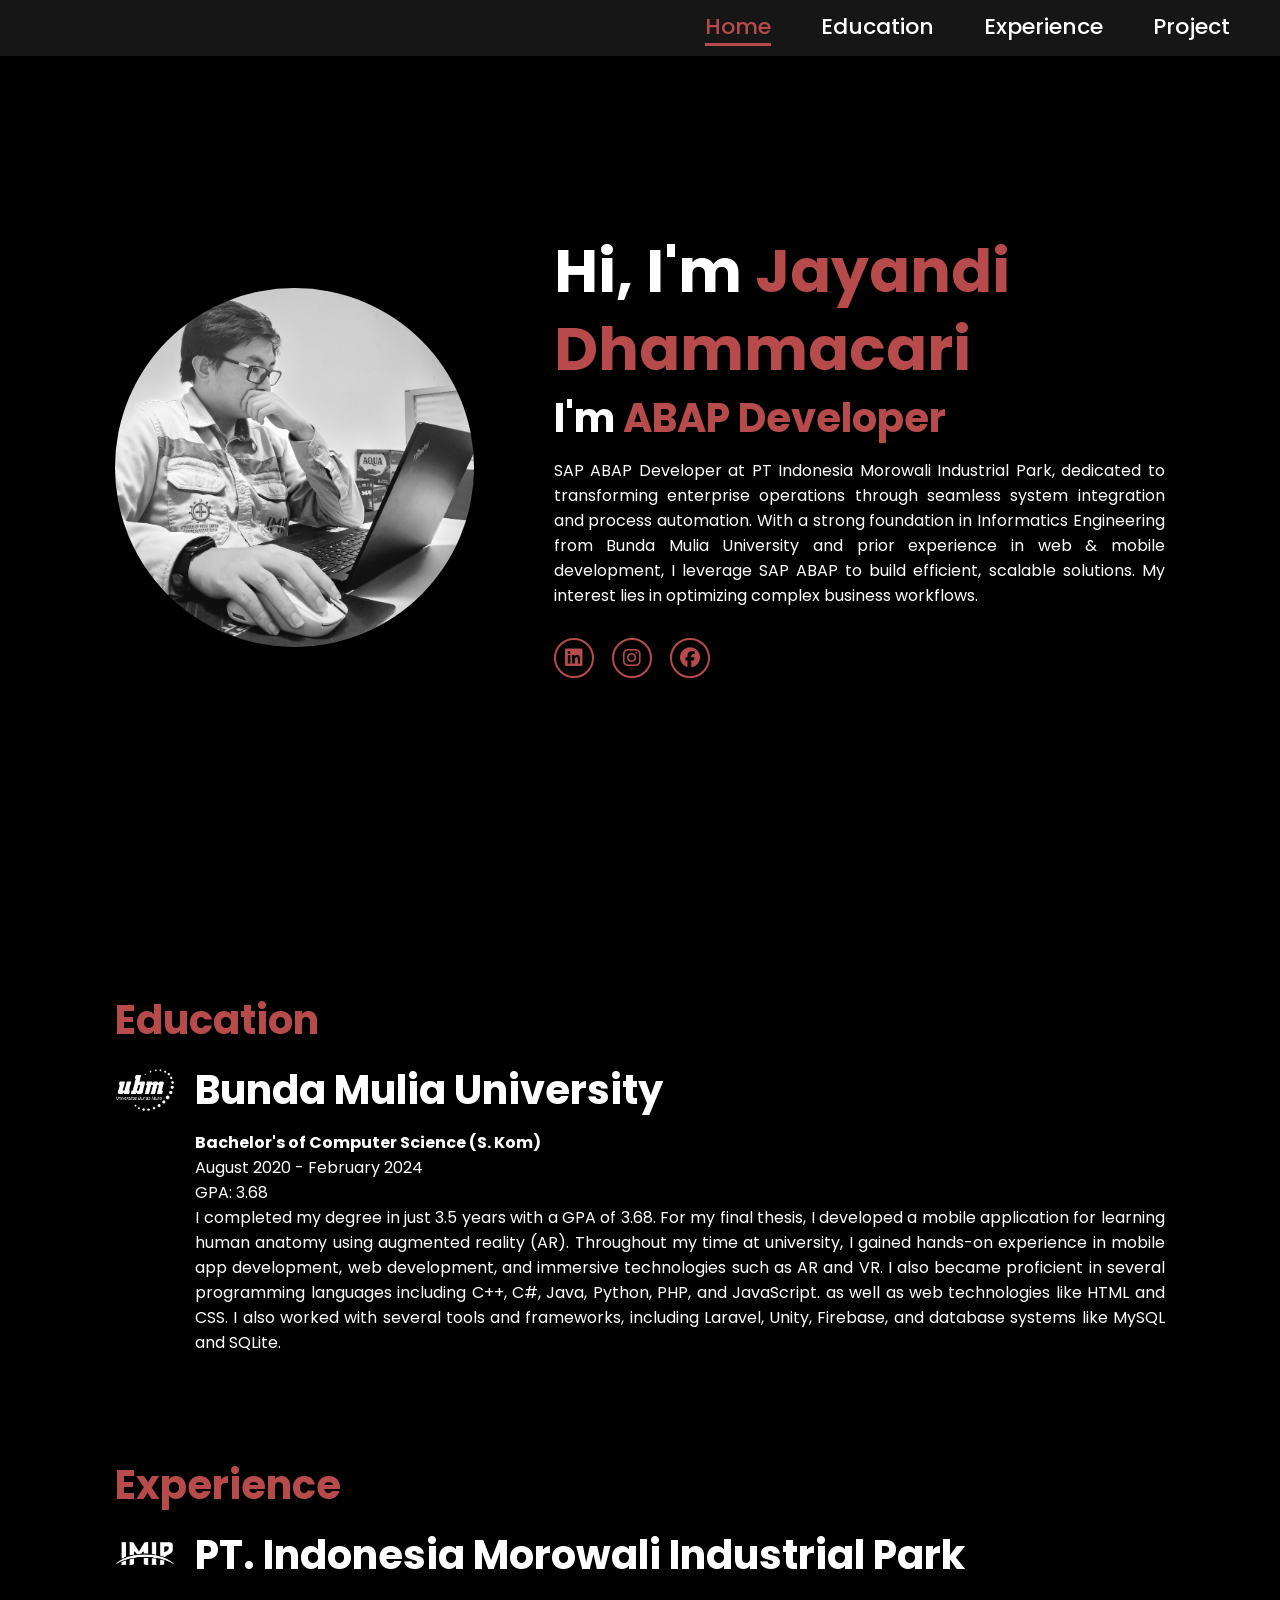
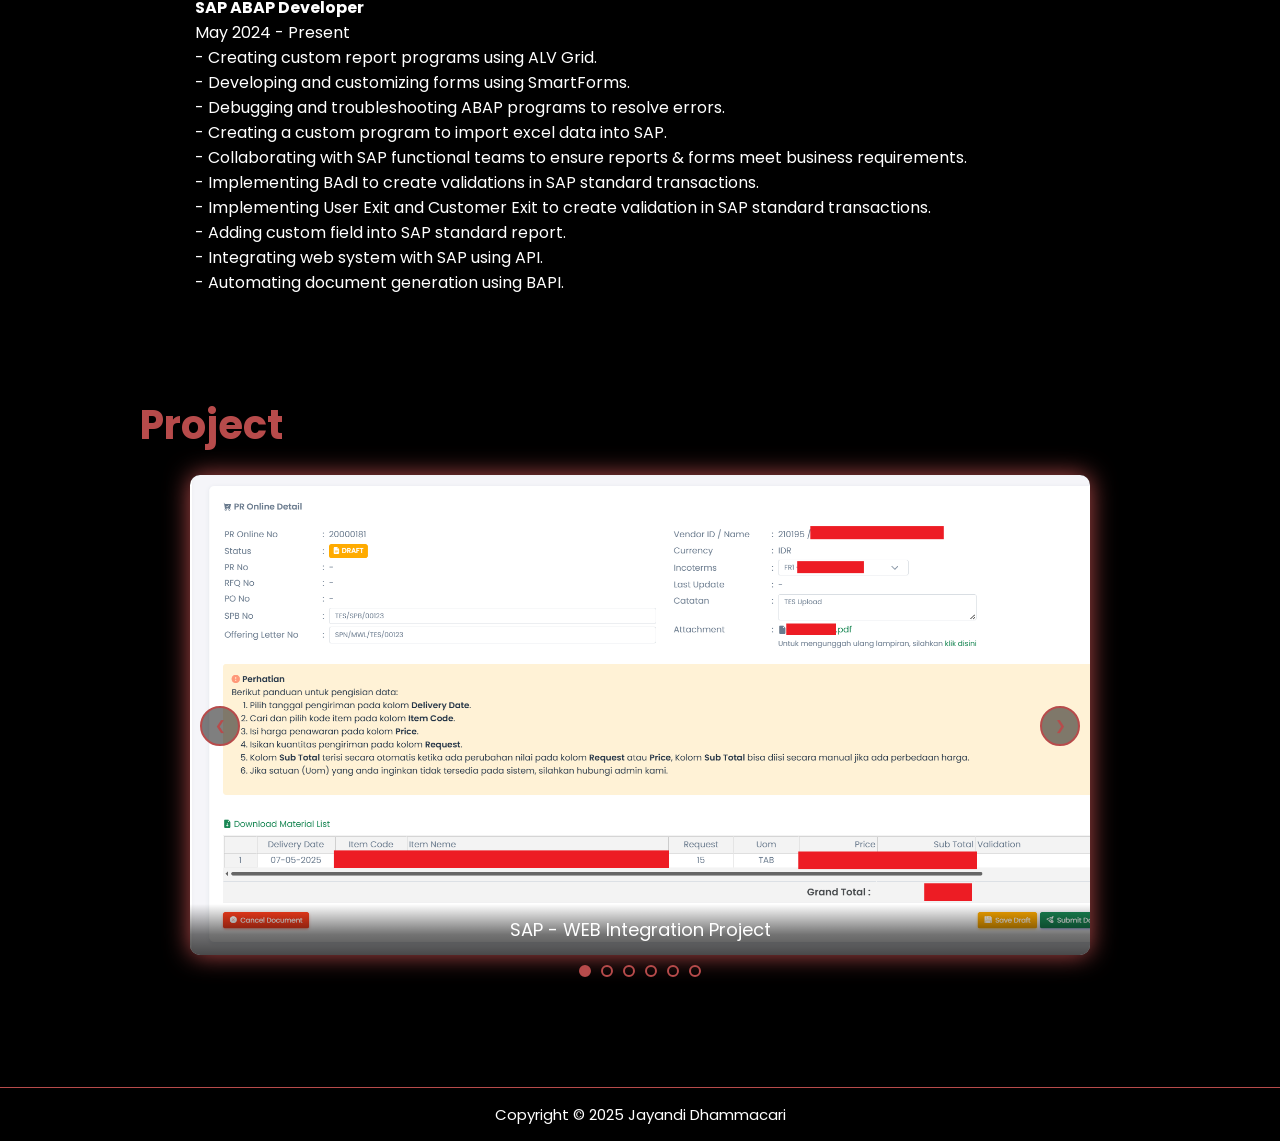
==== index.html @ 44c216ab "Add files via upload" ====
<!DOCTYPE html>
<html lang="en">
    
<head>
    <meta charset="UTF-8">
    <meta name="viewport" content="width=device-width, initial-scale=1.0">
    <link rel="stylesheet" href="https://cdnjs.cloudflare.com/ajax/libs/font-awesome/6.5.2/css/all.min.css">
    <link rel="stylesheet" href="style.css">
    <title>Jayandi Dhammacari</title>
</head>
<body>
    <header>
        <div id="menu-icon" class="fas fa-bars"></div>

        <nav>
            <a href="#home" class="active"> Home</a>
            <a href="#education">Education</a>
            <a href="#experience" >Experience</a>
            <a href="#project" >Project</a>
        </nav>
    </header>
    <section class="home" id="home">
        <div class="home-img">
            <img src="Image/Foto.jpg" alt="">
        </div>
        <div class="home-content">
            <h1>Hi, I'm <span>Jayandi Dhammacari</span></h1>
            <h3 class="typing-text">I'm <span></span></h3>
            <p class="justify">SAP ABAP Developer at PT Indonesia Morowali Industrial Park, dedicated to transforming enterprise operations through seamless system integration and process automation. With a strong foundation in Informatics Engineering from Bunda Mulia University and prior experience in web & mobile development, I leverage SAP ABAP to build efficient, scalable solutions. My interest lies in optimizing complex business workflows.</p>
            <div class="social-icons">
                <a href="https://www.linkedin.com/in/jayandi-dhammacari"><i class="fa-brands fa-linkedin"></i></a>
                <a href="https://www.instagram.com/jayandi_dhammacari/"><i class="fa-brands fa-instagram"></i></a>
                <a href="https://www.facebook.com/jayandi.dhammacari?locale=id_ID"><i class="fa-brands fa-facebook"></i></a>
            </div>
        </div>
    </section>

    <section class="education" id="education">
        <div class="education-content">
            <h1 class="judul-header">Education <span></span></h1>
            <div class="edu-img">
                <img src="Image/logo.png" alt="">
                <div class="edu-text">
                    <h3>Bunda Mulia University</h3>
                    <p style="font-weight: bold;">Bachelor's of Computer Science (S. Kom)</p>
                    <p>August 2020 - February 2024</p>
                    <p>GPA: 3.68</p>
                    <p>I completed my degree in just 3.5 years with a GPA of 3.68. For my final thesis, I developed a mobile application for learning human anatomy using augmented reality (AR).
                        Throughout my time at university, I gained hands-on experience in mobile app development, web development, and immersive technologies such as AR and VR. I also became proficient in several programming languages including C++, C#, Java, Python, PHP, and JavaScript.
                        as well as web technologies like HTML and CSS. I also worked with several tools and frameworks, including Laravel, Unity, Firebase, and database systems like MySQL and SQLite.
                    </p>
                </div>
            </div>
        </div>
    </section>

    <section class="experience" id="experience">
        <div class="exp-content">
            <h1 class="judul-header">Experience<span></span></h1>
            <div class="exp-img">
                <img src="Image/logo-imip-putih.png" alt="">
                <div class="exp-text">
                    <h3>PT. Indonesia Morowali Industrial Park</h3>
                    <p style="font-weight: bold;">SAP ABAP Developer</p>
                    <p>May 2024 - Present</p>
                    <p>
                        - Creating custom report programs using ALV Grid. <br>
                        - Developing and customizing forms using SmartForms. <br>
                        - Debugging and troubleshooting ABAP programs to resolve errors. <br>
                        - Creating a custom program to import excel data into SAP. <br>
                        - Collaborating with SAP functional teams to ensure reports & forms meet business requirements. <br>
                        - Implementing BAdI to create validations in SAP standard transactions. <br>
                        - Implementing User Exit and Customer Exit to create validation in SAP standard transactions. <br>
                        - Adding custom field into SAP standard report. <br>
                        - Integrating web system with SAP using API. <br>
                        - Automating document generation using BAPI. <br>
                    </p>
                </div>
            </div>
        </div>
    </section>

    <section class="project" id="project">
        <div class="prj-content">
            <h1 class="judul-header">Project<span></span></h1>
            <div class="project-carousel">
                <button class="carousel-btn prev" aria-label="Previous">&#10094;</button>
                <div class="carousel-track-container">
                    <ul class="carousel-track">
                        <li class="carousel-slide">
                            <img src="Image/Project 1.png" alt="Project 1">
                            <div class="carousel-caption"><a href="https://www.linkedin.com/posts/jayandi-dhammacari_sap-abap-activity-7327702421869068289--eOJ?utm_source=social_share_send&utm_medium=android_app&rcm=ACoAAEkIlLIBUyybKEo38i4mUyouU8zvjbpZpUs&utm_campaign=copy_link">SAP - WEB Integration Project </a></div>
                        </li>
                        <li class="carousel-slide">
                            <img src="Image/Project 2.png" alt="Project 2">
                            <div class="carousel-caption"><a href="https://jayandicode.blogspot.com/2025/09/how-to-automatically-update-target_3.html">Automatically Update Target Value in Scheduling Agreement SAP</a></div>
                        </li>
                        <li class="carousel-slide">
                            <img src="Image/Project 3.png" alt="Project 3">
                            <div class="carousel-caption"><a href="https://jayandicode.blogspot.com/2025/09/how-to-upload-multiple-attachments-to.html">Upload Multiple Attachment to SAP GOS</a></div>
                        </li>
                        <li class="carousel-slide">
                            <img src="Image/Project 4.png" alt="Project 4">
                            <div class="carousel-caption"><a href="https://jayandicode.blogspot.com/2026/02/adding-addtional-field-dan-selection.html">Adding Additional Field in MM60 Transaction SAP</a></div>
                        </li>
                        <li class="carousel-slide">
                            <img src="Image/Project 5.png" alt="Project 5">
                            <div class="carousel-caption"><a href="https://jayandicode.blogspot.com/2026/02/sap-abap-mass-download-attachment.html">Mass Download Attachment in SAP</a></div>
                        </li>
                        <li class="carousel-slide">
                            <img src="Image/Project 6.png" alt="Project 6">
                            <div class="carousel-caption"><a href="https://jayandicode.blogspot.com/2025/09/automating-direct-activity-allocation.html">Automating Direct Activity Allocation in SAP</a></div>
                        </li>
                    </ul>
                </div>
                <button class="carousel-btn next" aria-label="Next">&#10095;</button>
                <div class="carousel-nav">
                    <button class="carousel-indicator current"></button>
                    <button class="carousel-indicator"></button>
                    <button class="carousel-indicator"></button>
                    <button class="carousel-indicator"></button>
                    <button class="carousel-indicator"></button>
                </div>
            </div>
        </div>
    </section>

    <script src="script.js"></script>

    <footer>
        <p>Copyright &copy; 2025 Jayandi Dhammacari</p>
    </footer>
      
</body>

</html>
---- style.css ----
@import url('https://fonts.googleapis.com/css2?family=Poppins:wght@100;200;300;400;500;600&display=swap');

*{
    margin: 0;
    padding: 0;
    box-sizing: border-box;
    text-decoration: none;
    border: none;
    outline: none;
    font-family: 'Poppins', sans-serif;
}

html{
    font-size: 62.5%;
    scroll-behavior: smooth;
}

body{
    width: 100%;
    height: 100vh;
    overflow-x: hidden;
    background-color: black;
    color: white;
}

header{
    position: relative;
    top: 0;
    left: 0;
    width: 100%;
    padding: 1rem 9%;
    background-color: black;
    filter: drop-shadow(10px);
    display: flex;
    justify-content: space-between;
    align-items: center;
    z-index: 100;
}

footer {
    background-color: black;
    color: white;
    text-align: center;
    padding: 1.5rem 0;
    font-size: 1.5rem;
    margin-top: 4rem;
    border-top: 1px solid #b74b4b;
  }

nav {
    position: fixed;
    top: 0;
    left: 0;
    width: 100%;
    z-index: 1000;
    background-color: #161616;
    display: flex;
    justify-content: flex-end;
    padding: 1rem 2rem;
}

nav a {
    font-size: 2.2rem;
    color: white;
    margin-left: 2rem;
    margin-right: 3rem;
    font-weight: 500;
    transition: 0.3s ease;
    border-bottom: 3px solid transparent;
}

nav a:hover,
nav a.active {
    color: #b74b4b;
    border-bottom: 3px solid #b74b4b;
}

@media (max-width: 995px) {
    nav {
        position: fixed;
        display: none;
        top: 0;
        left: auto;
        right: 0;
        width: 40%;
        border-left: 3px solid #b74b4b;
        border-bottom: 3px solid #b74b4b;
        border-bottom-left-radius: 2rem;
        padding: 1rem solid;
        background-color: #161616;
        border-top: 0.1rem solid rgba(0,0,0,0.1);
    }

    nav.active {
        display: block;
    }

    nav a {
        display: block;
        font-size: 2rem;
        margin: 3rem 0;
        margin-left: 0;
    }

    nav a:hover,
    nav a.active {
        padding: 1rem;
        border-radius: 0.5rem;
        border-bottom: 0.5rem solid #b74b4b;
    }
}

#menu-icon {
    font-size: 2.5rem;
    color: white;
    cursor: pointer;
    display: none;
    left: auto;
}
  
@media (max-width: 995px) {
    #menu-icon {
        display: block;
        position: fixed;
        right: 2rem;
        top: 1.5rem;
        z-index: 1001;
    }
    
    #menu-icon.active::before {
        font-family: "Font Awesome 6 Free";
        font-weight: 900;
    }
}
  

section{
    min-height: 50vh;
    padding: 5rem 9% 5rem;
}

.home{
    display: flex;
    justify-content: center;
    align-items: center;
    gap: 8rem;
    background-color: black;
    min-height: 100vh;
}

.education{
    display: flex;
    /*justify-content: center;*/
    align-items: justify;
    background-color: black;
}

.experience{
    display: flex;
    align-items: justify;
    gap: 8rem;
    background-color: black;
}

.project{
    display: flex;
    justify-content: center;
    align-items: flex-start;
    gap: 8rem;
    background-color: black;
}

.justify{
    text-align: justify;
}
  

.home .home-content h1{
    font-size: 6rem;
    font-weight: 700;
    line-height: 1.3;
}

span{
    color: #b74b4b;
}

.home-content h3{
    font-size: 4rem;
    margin-bottom: 1rem;
    font-weight: 700;
}

.home-content p{
    font-size: 1.6rem;
}

.home-img{
    border-radius: 50%;
    aspect-ratio: 1 / 1;
}

.home-img img{
    position: relative;
    width: 28vw;
    border-radius: 50%;
    box-shadow: 0 0 25px solid #b74b4b;
    cursor: pointer;
    transition: 0.2s linear;
    object-fit: cover;
}

.home-img img:hover{
    font-size: 1.8rem;
    font-weight: 500;
}

.edu-img{
    display: flex;
    align-items: flex-start;
    gap: 2rem;
    margin-top: 1rem;
}

.edu-img img{
    width: 20vw;
    min-width: 60px;
    border-radius: 50%;
    cursor: pointer;
    transition: 0.2s linear;
    object-fit: cover;
}

.education-content h1{
    font-size: 4rem;
    margin-bottom: 1rem;
    font-weight: 700;
    margin-top: 20px;
}

.education-content h3{
    font-size: 4rem;
    margin-bottom: 1rem;
    font-weight: 700;
}

.education-content p{
    font-size: 1.6rem;
}

.edu-text h3 {
    font-size: 4rem;
    margin-bottom: 1rem;
    font-weight: 700;
}

.edu-text p {
    font-size: 1.6rem;
    text-align: justify;
}


.exp-img{
    display: flex;
    align-items: flex-start;
    gap: 2rem;
    margin-top: 1rem;
}

.exp-img img{
    width: 4vw;
    min-width: 60px;
    cursor: pointer;
    transition: 0.2s linear;
    object-fit: cover;
    margin-top: 17px;
}

.exp-content h1{
    font-size: 4rem;
    margin-bottom: 1rem;
    font-weight: 700;
}

.exp-content h3{
    font-size: 4rem;
    margin-bottom: 1rem;
    font-weight: 700;
}

.exp-content p{
    font-size: 1.6rem;
}

.exp-text h3 {
    font-size: 4rem;
    margin-bottom: 1rem;
    font-weight: 700;
}

.exp-text p {
    font-size: 1.6rem;
    text-align: justify;
}

.prj-img{
    display: flex;
    align-items: flex-start;
    gap: 2rem;
    margin-top: 1rem;
}

.prj-img img{
    width: 4vw;
    min-width: 60px;
    cursor: pointer;
    transition: 0.2s linear;
    object-fit: cover;
    margin-top: 17px;
}

.prj-content h1{
    font-size: 4rem;
    margin-bottom: 1rem;
    font-weight: 700;
}

.prj-content h3{
    font-size: 4rem;
    margin-bottom: 1rem;
    font-weight: 700;
}

.prj-content p{
    font-size: 1.6rem;
}

.prj-text h3 {
    font-size: 4rem;
    margin-bottom: 1rem;
    font-weight: 700;
}

.prj-text p {
    font-size: 1.6rem;
    text-align: justify;
}

/* Carousel styles for project section */
.project-carousel{
    position: relative;
    max-width: 100rem;
    width: 90%;
    margin: 2rem auto; /* center horizontally */
    display: block;
}
.carousel-track-container{
    overflow: hidden;
    border-radius: 1rem;
    box-shadow: 0 0 25px #b74b4b;
    width: 100%;
    margin: 0 auto;
}
.carousel-track{
    display: flex;
    transition: transform 0.5s ease-in-out;
    list-style: none;
    padding: 0;
    margin: 0;
}
.carousel-slide{
    min-width: 100%;
    user-select: none;
    position: relative;
}
.carousel-slide img{
    width: 100%;
    height: 48rem; /* increased rectangle height */
    object-fit: cover;
    display: block;
}

.carousel-caption{
    position: absolute;
    left: 0;
    right: 0;
    bottom: 0;
    padding: 1rem 1.4rem;
    color: white;
    text-align: center;
    font-size: 1.8rem;
    background: linear-gradient(180deg, rgba(0,0,0,0) 0%, rgba(0,0,0,0.55) 60%, rgba(0,0,0,0.7) 100%);
}

.carousel-caption a{
    color: inherit;
    text-decoration: none;
    display: inline-block;
    padding: 0.2rem 0.6rem;
}
.carousel-caption a:hover{
    text-decoration: underline;
    color: #ffd700;
}
.carousel-btn{
    position: absolute;
    top: 50%;
    transform: translateY(-50%);
    background-color: rgba(0,0,0,0.5);
    color: #b74b4b;
    border: 0.2rem solid #b74b4b;
    width: 4rem;
    height: 4rem;
    border-radius: 50%;
    cursor: pointer;
    z-index: 10;
    display:flex;
    align-items:center;
    justify-content:center;
}
.carousel-btn.prev{ left: 1rem; }
.carousel-btn.next{ right: 1rem; }
.carousel-btn:hover{ transform: translateY(-50%) scale(1.05); background-color: #b74b4b; color: black; }
.carousel-nav{
    display:flex;
    justify-content:center;
    gap:1rem;
    margin-top:1rem;
}
.carousel-indicator{
    width:1.2rem;
    height:1.2rem;
    border-radius:50%;
    background:transparent;
    border: 0.2rem solid #b74b4b;
    cursor:pointer;
}
.carousel-indicator.current{ background:#b74b4b; }

@media(max-width:995px){
    .carousel-slide img{ height: 70vw; }
}

.social-icons a{
    display: inline-flex;
    justify-content: center;
    align-items: center;
    width: 4rem;
    height: 4rem;
    background-color: transparent;
    border: 0.2rem solid #b74b4b;
    font-size: 2rem;
    border-radius: 50%;
    margin: 3rem 1.5rem 3rem 0;
    transition: 0.3s ease;
    color: #b74b4b;
}

.social-icons a:hover{
    color: black;
    transform: scale(1.3) translateY(-5px);
    background-color: #b74b4b;
    box-shadow: 0  0 25px #b74b4b;
}

.btn{
    display: inline-block;
    padding: 1rem 2.8rem;
    background-color: black;
    border-radius: 4rem;
    font-size: 1.6rem;
    color: #b74b4b;
    letter-spacing: 0.3rem;
    font-weight: 600;
    border: 2px solid #b74b4b;
    transition: 0.3s ease;
    cursor: pointer;
}

.btn:hover{
    transform: scale3d(1.03);
    background-color: #b74b4b;
    color: black;
    box-shadow: 0 0 25px #b74b4b;
}

.typing-text{
    font-size: 34px;
    font-weight: 600;
    min-width: 280px;
    max-width: 100%;
    overflow-wrap: break-word;
}

.typing-text span{
    position: relative;
}

.typing-text span::before{
    content: "ABAP Developer";
    color: #b74b4b;
    animation: words 2s infinite;
}

/*.typing-text span::after{
    content: "";
    background-color: transparent;
    position: absolute;
    width: calc(100% + 8px);
    height: 100%;
    border-left: 3px transparent;
    right: -8;
    animation: cursor 0.6s infinite;
}*/

.judul-header{
    font-size: 34px;
    color: #b74b4b;
}

@keyframes cursor{
    to{
        border-left: 3px solid #b74b4b;
    }
}

@keyframes words{
    0%, 100%{
        content: "an SAP ABAP Developer";
    }
}

@media (max-width: 1000px){
    .home{
        gap: 4rem;
    }
}

@media(max-width:995px){
    .home{
        flex-direction: column;
    }

    .home .home-content h3{
        font-size: 2.5rem;
    }

    .home-content h1{
        font-size: 5rem;
    }

    .home-img img{
        width: 70vw;
        margin-top: 4rem;
    }

}
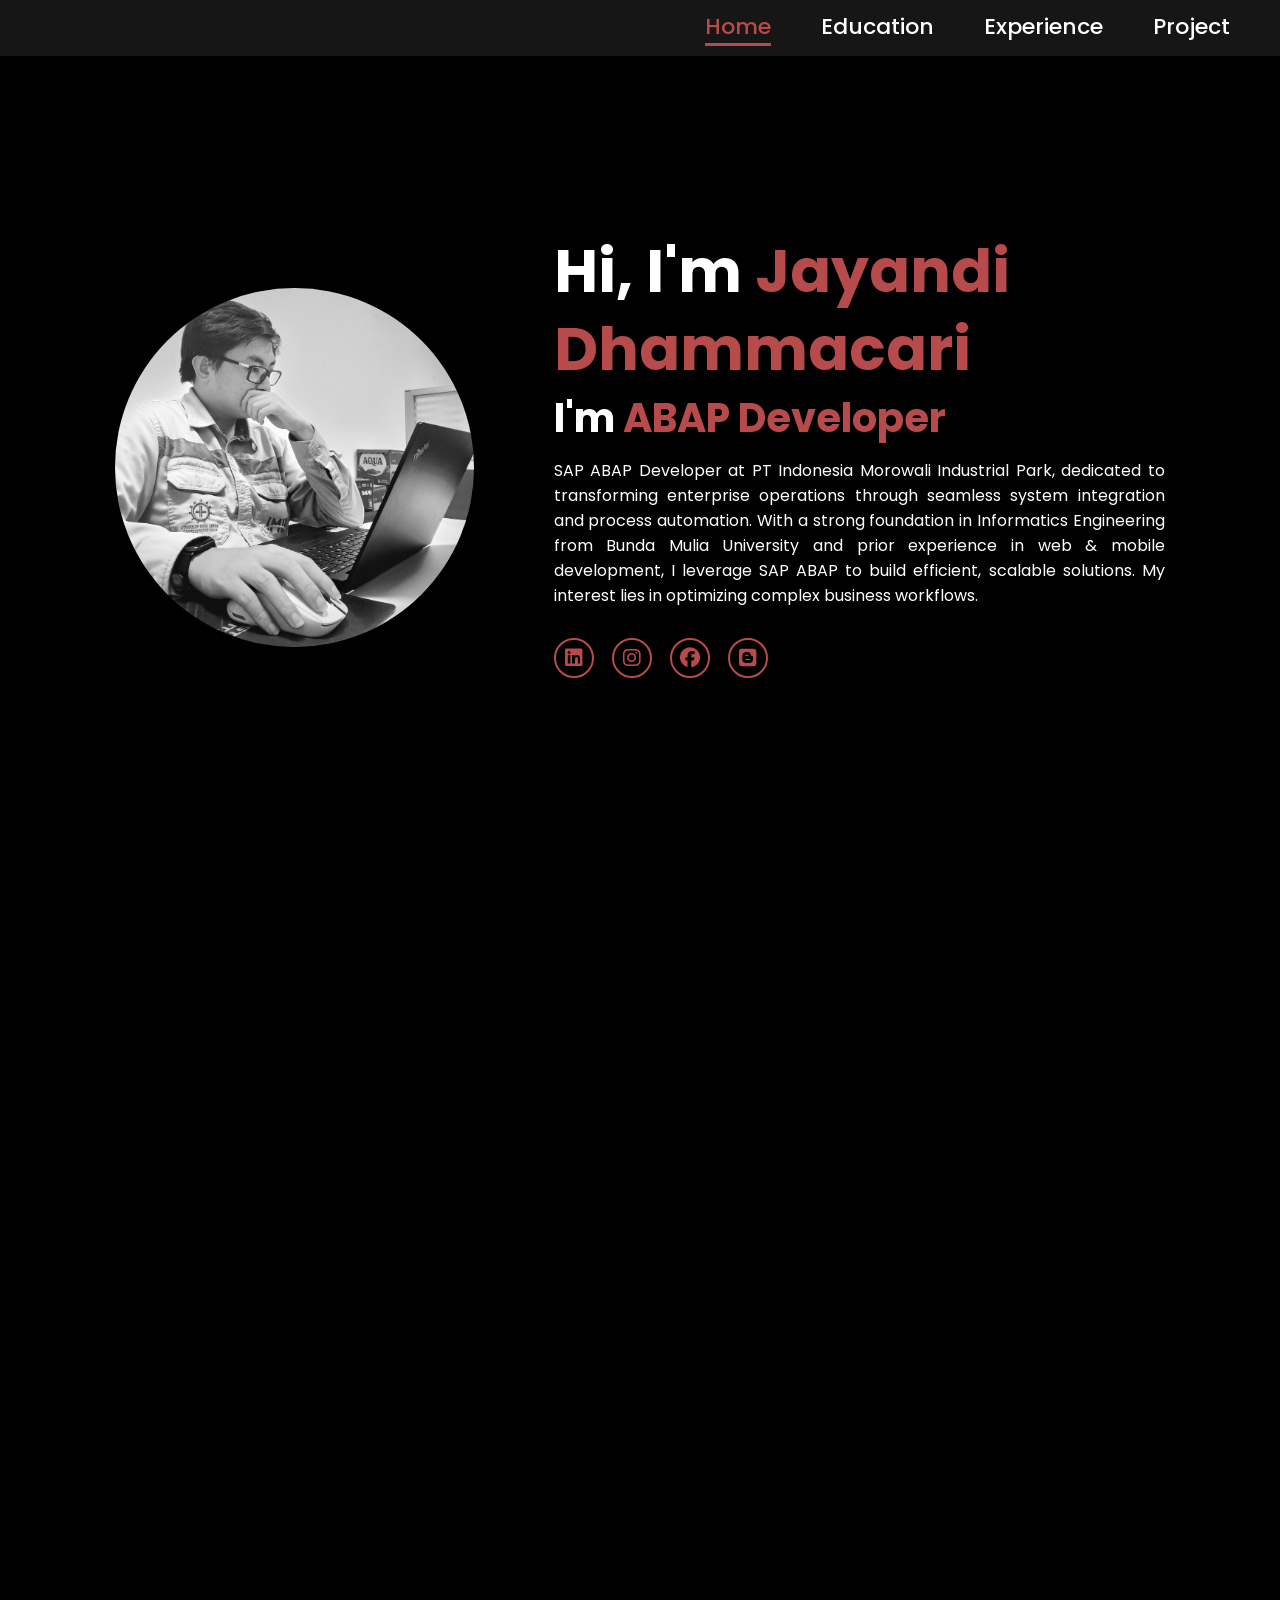
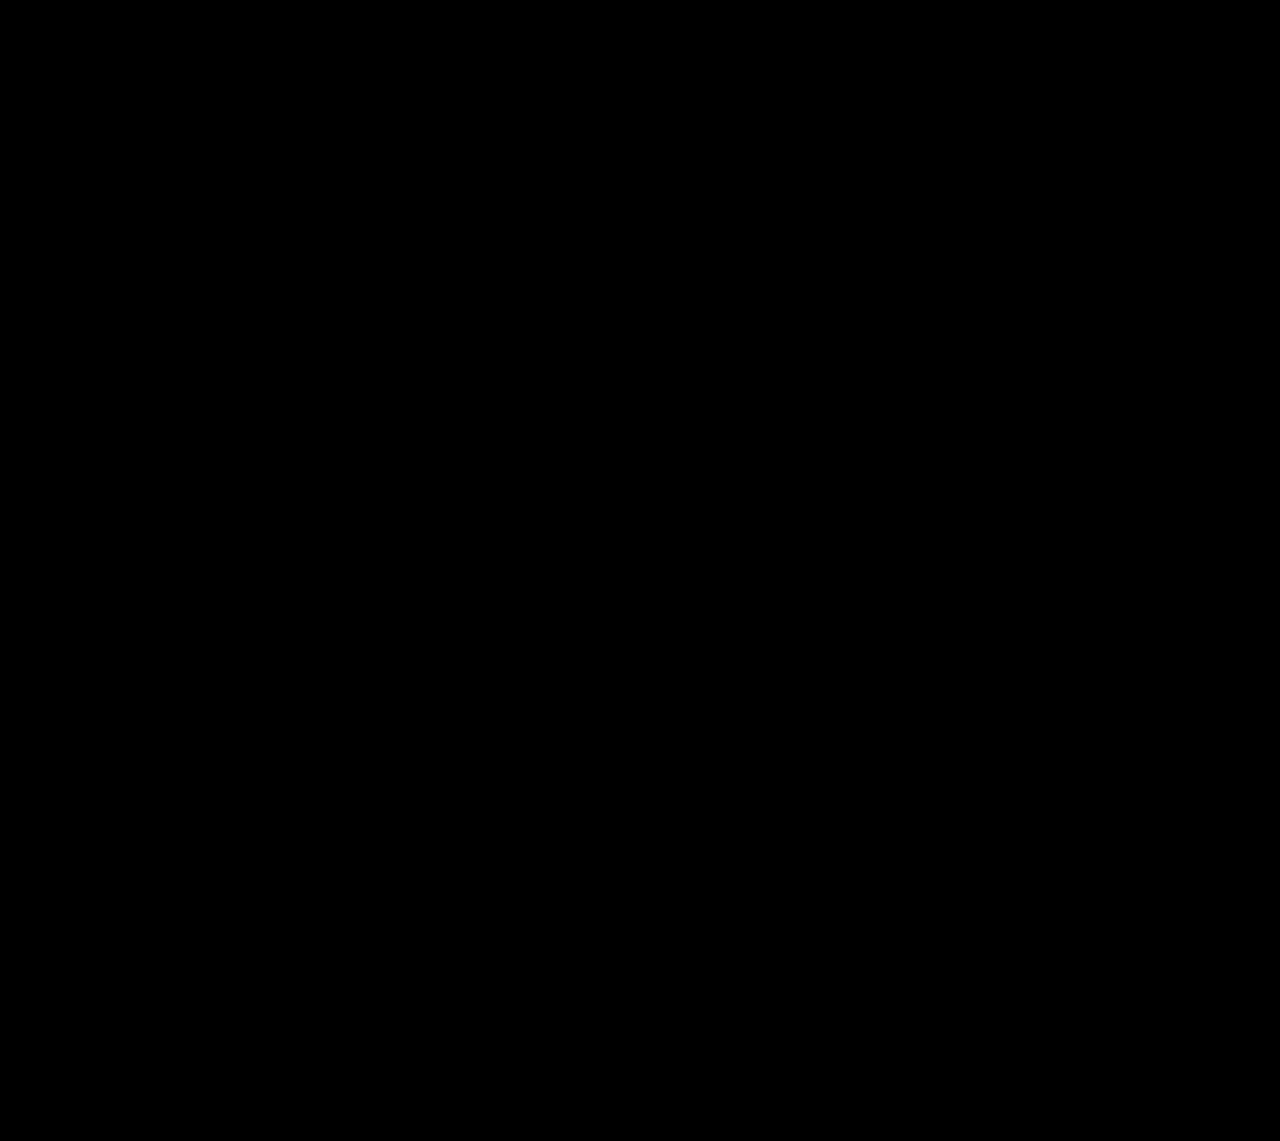
==== commit eeb21f14: "Update index.html" ====
--- a/index.html
+++ b/index.html
@@ -31,6 +31,7 @@
                 <a href="https://www.linkedin.com/in/jayandi-dhammacari"><i class="fa-brands fa-linkedin"></i></a>
                 <a href="https://www.instagram.com/jayandi_dhammacari/"><i class="fa-brands fa-instagram"></i></a>
                 <a href="https://www.facebook.com/jayandi.dhammacari?locale=id_ID"><i class="fa-brands fa-facebook"></i></a>
+                <a href="https://jayandicode.blogspot.com/"><i class="fa-brands fa-blogger"></i></a>
             </div>
         </div>
     </section>
@@ -133,4 +134,4 @@
       
 </body>
 
-</html>+</html>
--- a/style.css
+++ b/style.css
@@ -13,6 +13,11 @@
 html{
     font-size: 62.5%;
     scroll-behavior: smooth;
+}
+
+/* prevent any horizontal page scrolling */
+html, body {
+    overflow-x: hidden;
 }
 
 body{
@@ -139,6 +144,14 @@
     padding: 5rem 9% 5rem;
 }
 
+/* Add consistent horizontal padding for specific sections */
+.home,
+.about,
+.about-section {
+    padding-left: 9%;
+    padding-right: 9%;
+}
+
 .home{
     display: flex;
     justify-content: center;
@@ -542,11 +555,11 @@
     }
 
     .home .home-content h3{
-        font-size: 2.5rem;
+        font-size: 2rem;
     }
 
     .home-content h1{
-        font-size: 5rem;
+        font-size: 4rem;
     }
 
     .home-img img{
@@ -554,4 +567,18 @@
         margin-top: 4rem;
     }
 
-}+    /* reduce section side padding on small screens to avoid overflow */
+    section{
+        padding-left: 2rem;
+        padding-right: 2rem;
+    }
+
+    /* add horizontal padding to home and about content on small screens */
+    .home .home-content,
+    .about .about-content,
+    .about-section .about-content{
+        padding: 0 5rem;
+        box-sizing: border-box;
+    }
+
+}
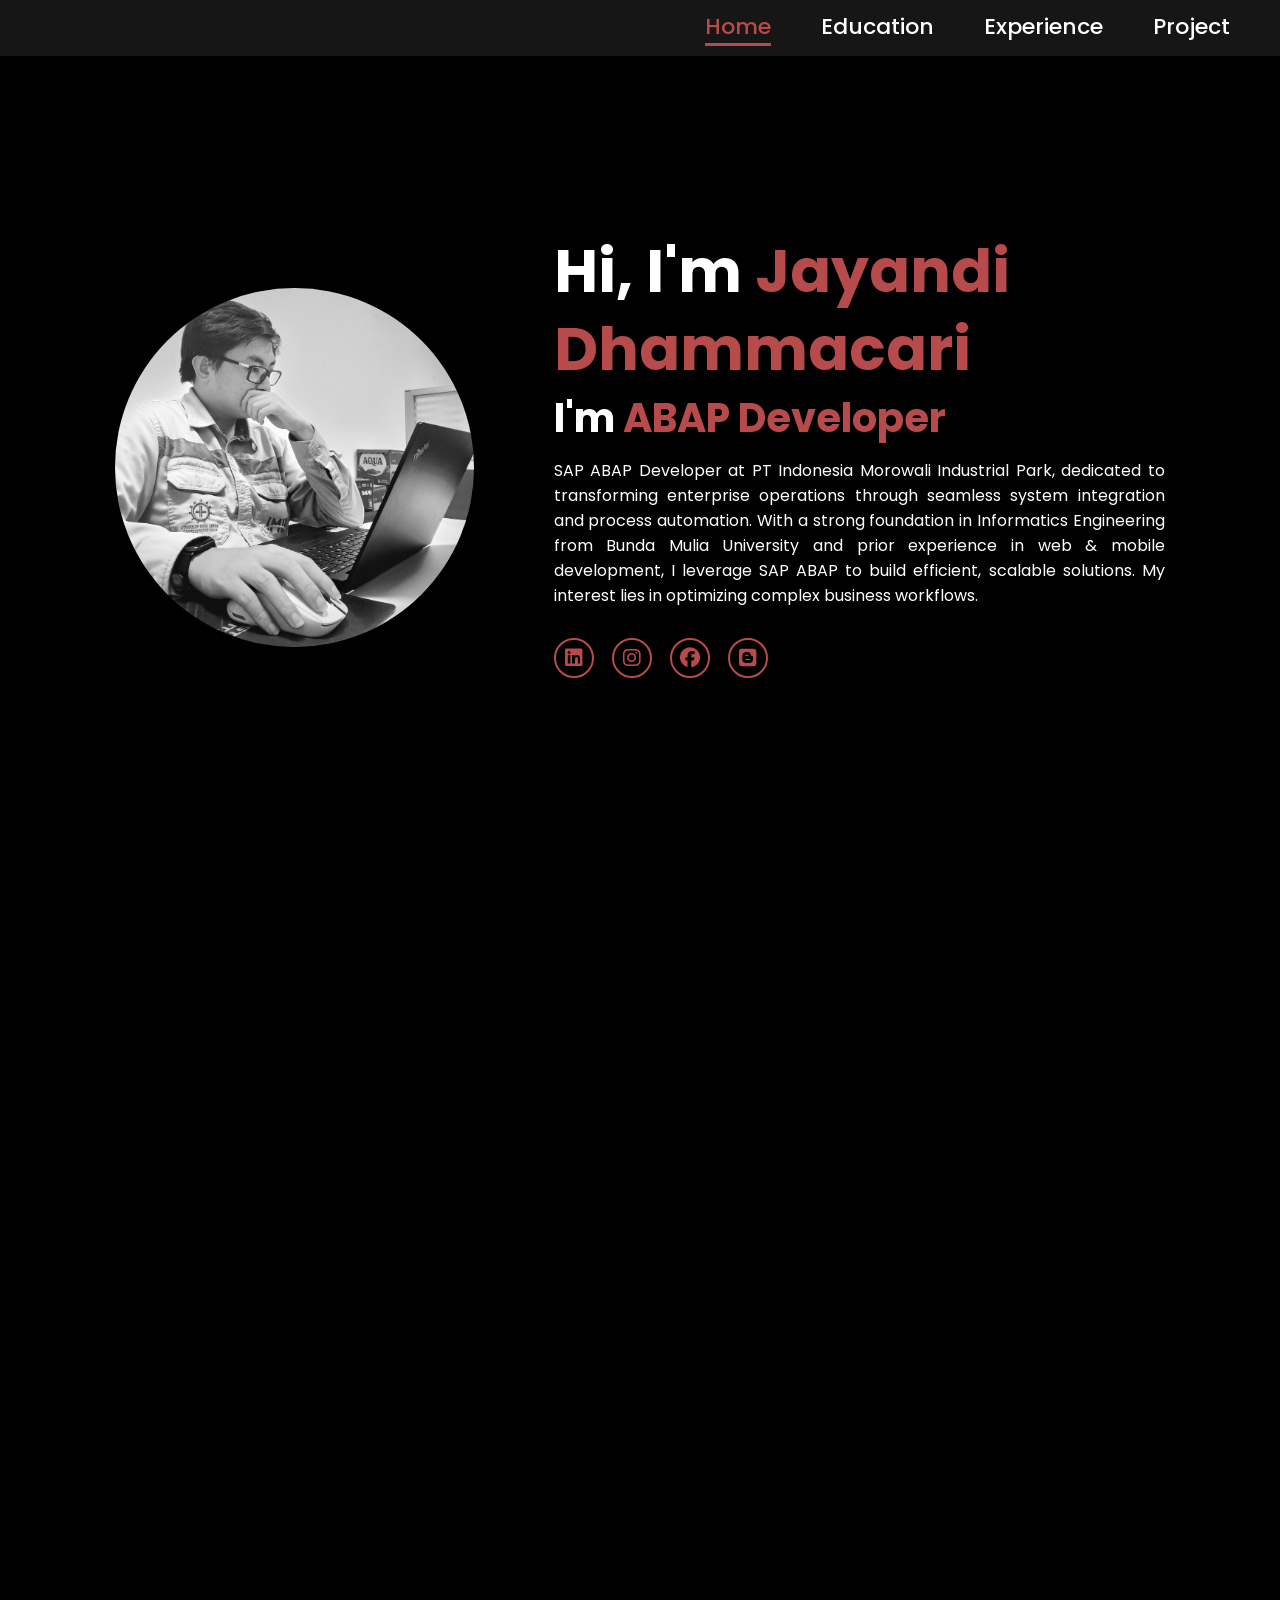
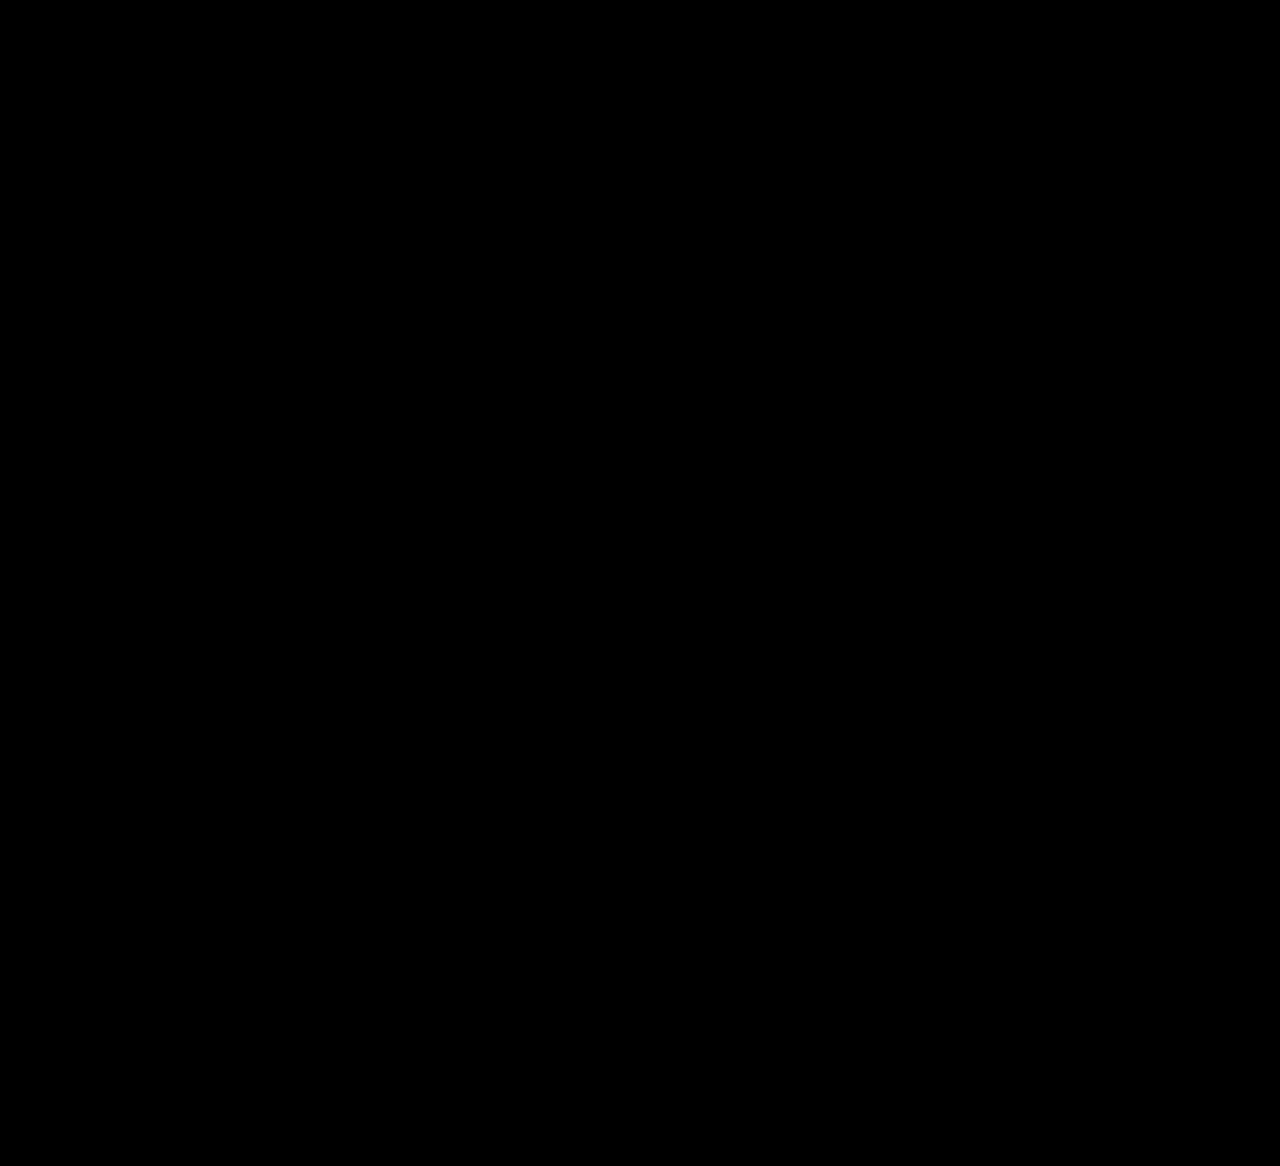
==== commit 68cabe55: "Update index.html" ====
--- a/index.html
+++ b/index.html
@@ -28,10 +28,10 @@
             <h3 class="typing-text">I'm <span></span></h3>
             <p class="justify">SAP ABAP Developer at PT Indonesia Morowali Industrial Park, dedicated to transforming enterprise operations through seamless system integration and process automation. With a strong foundation in Informatics Engineering from Bunda Mulia University and prior experience in web & mobile development, I leverage SAP ABAP to build efficient, scalable solutions. My interest lies in optimizing complex business workflows.</p>
             <div class="social-icons">
-                <a href="https://www.linkedin.com/in/jayandi-dhammacari"><i class="fa-brands fa-linkedin"></i></a>
-                <a href="https://www.instagram.com/jayandi_dhammacari/"><i class="fa-brands fa-instagram"></i></a>
-                <a href="https://www.facebook.com/jayandi.dhammacari?locale=id_ID"><i class="fa-brands fa-facebook"></i></a>
-                <a href="https://jayandicode.blogspot.com/"><i class="fa-brands fa-blogger"></i></a>
+                <a href="https://www.linkedin.com/in/jayandi-dhammacari" target="_blank" rel="noopener noreferrer"><i class="fa-brands fa-linkedin"></i></a>
+                <a href="https://www.instagram.com/jayandi_dhammacari/" target="_blank" rel="noopener noreferrer"><i class="fa-brands fa-instagram"></i></a>
+                <a href="https://www.facebook.com/jayandi.dhammacari?locale=id_ID" target="_blank" rel="noopener noreferrer"><i class="fa-brands fa-facebook"></i></a>
+                <a href="https://jayandicode.blogspot.com/" target="_blank" rel="noopener noreferrer"><i class="fa-brands fa-blogger"></i></a>
             </div>
         </div>
     </section>
@@ -46,9 +46,17 @@
                     <p style="font-weight: bold;">Bachelor's of Computer Science (S. Kom)</p>
                     <p>August 2020 - February 2024</p>
                     <p>GPA: 3.68</p>
-                    <p>I completed my degree in just 3.5 years with a GPA of 3.68. For my final thesis, I developed a mobile application for learning human anatomy using augmented reality (AR).
-                        Throughout my time at university, I gained hands-on experience in mobile app development, web development, and immersive technologies such as AR and VR. I also became proficient in several programming languages including C++, C#, Java, Python, PHP, and JavaScript.
-                        as well as web technologies like HTML and CSS. I also worked with several tools and frameworks, including Laravel, Unity, Firebase, and database systems like MySQL and SQLite.
+                    <p>
+                        I completed my degree in 3.5 years with a GPA of 3.68. For my final thesis, 
+                        I developed an Augmented Reality (AR) mobile application for human anatomy, 
+                        utilizing Unity and C#. <br>
+
+                        <br>Throughout my university years, I gained hands on experience in 
+                        mobile, web, and immersive technologies (AR/VR). 
+                        I'm proficient in C++, C#, Java, Python, PHP, and JavaScript, 
+                        as well as web frameworks like Laravel and Firebase. 
+                        This 'Full Stack' perspective now fuels my work in SAP ABAP, 
+                        ensuring complex backends work seamlessly with modern, user-centric interfaces.
                     </p>
                 </div>
             </div>
--- a/style.css
+++ b/style.css
@@ -94,6 +94,7 @@
         padding: 1rem solid;
         background-color: #161616;
         border-top: 0.1rem solid rgba(0,0,0,0.1);
+        z-index: 1000;
     }
 
     nav.active {
@@ -177,8 +178,7 @@
 
 .project{
     display: flex;
-    justify-content: center;
-    align-items: flex-start;
+    flex-direction: column;
     gap: 8rem;
     background-color: black;
 }
@@ -281,7 +281,7 @@
 }
 
 .exp-img img{
-    width: 4vw;
+    width: 7vw;
     min-width: 60px;
     cursor: pointer;
     transition: 0.2s linear;
@@ -366,6 +366,7 @@
     width: 90%;
     margin: 2rem auto; /* center horizontally */
     display: block;
+    align-self: center;
 }
 .carousel-track-container{
     overflow: hidden;
@@ -515,17 +516,6 @@
     animation: words 2s infinite;
 }
 
-/*.typing-text span::after{
-    content: "";
-    background-color: transparent;
-    position: absolute;
-    width: calc(100% + 8px);
-    height: 100%;
-    border-left: 3px transparent;
-    right: -8;
-    animation: cursor 0.6s infinite;
-}*/
-
 .judul-header{
     font-size: 34px;
     color: #b74b4b;
@@ -549,36 +539,42 @@
     }
 }
 
-@media(max-width:995px){
-    .home{
+@media (max-width: 995px) {
+    .home {
         flex-direction: column;
-    }
-
-    .home .home-content h3{
-        font-size: 2rem;
-    }
-
-    .home-content h1{
-        font-size: 4rem;
-    }
-
-    .home-img img{
-        width: 70vw;
-        margin-top: 4rem;
-    }
-
-    /* reduce section side padding on small screens to avoid overflow */
-    section{
-        padding-left: 2rem;
-        padding-right: 2rem;
-    }
-
-    /* add horizontal padding to home and about content on small screens */
+        align-items: justify;
+        text-align: justify;
+    }
+
+    .home-content h1 {
+        font-size: 0.5 rem; 
+        line-height: 1.2;
+        word-wrap: break-word;
+        margin: 1 rem 0;
+    }
+
+    .home .home-content h3 {
+        font-size: 0.5 rem;
+        margin: 0.5rem 0.5 rem;
+    }
+
     .home .home-content,
     .about .about-content,
-    .about-section .about-content{
-        padding: 0 5rem;
+    .about-section .about-content {
+        padding: 0 0.4 rem;
+        margin: 0;
+        width: 100%;
         box-sizing: border-box;
     }
 
-}
+    .home-img img {
+        width: 60vw;
+        max-width: 300px;
+        margin-top: 2rem;
+    }
+
+    .home-content p {
+        font-size: 1.5rem;
+        line-height: 1.5;
+    }
+}
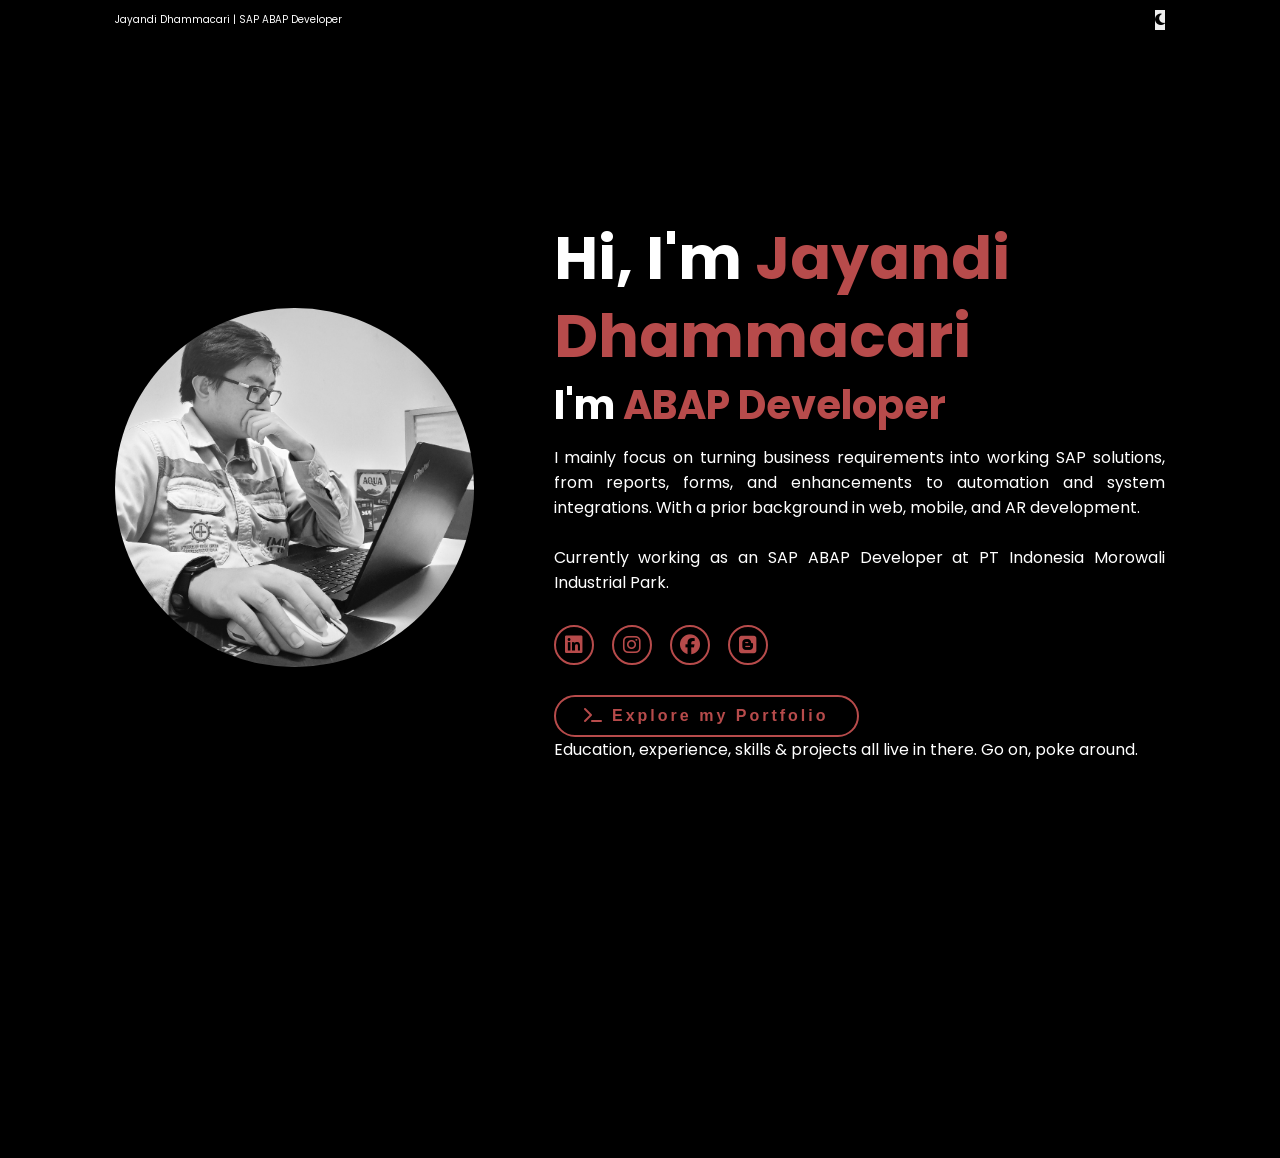
==== commit e45e2fd4: "Refactor index.html with new layout and features Updated the index.html file to include a site view " ====
--- a/index.html
+++ b/index.html
@@ -1,145 +1,90 @@
 <!DOCTYPE html>
 <html lang="en">
-    
+
 <head>
     <meta charset="UTF-8">
     <meta name="viewport" content="width=device-width, initial-scale=1.0">
     <link rel="stylesheet" href="https://cdnjs.cloudflare.com/ajax/libs/font-awesome/6.5.2/css/all.min.css">
     <link rel="stylesheet" href="style.css">
+    <link rel="icon" type="image/png" href="Image/Icon_web.png">
+
     <title>Jayandi Dhammacari</title>
 </head>
 <body>
-    <header>
-        <div id="menu-icon" class="fas fa-bars"></div>
 
-        <nav>
-            <a href="#home" class="active"> Home</a>
-            <a href="#education">Education</a>
-            <a href="#experience" >Experience</a>
-            <a href="#project" >Project</a>
-        </nav>
-    </header>
-    <section class="home" id="home">
-        <div class="home-img">
-            <img src="Image/Foto.jpg" alt="">
-        </div>
-        <div class="home-content">
-            <h1>Hi, I'm <span>Jayandi Dhammacari</span></h1>
-            <h3 class="typing-text">I'm <span></span></h3>
-            <p class="justify">SAP ABAP Developer at PT Indonesia Morowali Industrial Park, dedicated to transforming enterprise operations through seamless system integration and process automation. With a strong foundation in Informatics Engineering from Bunda Mulia University and prior experience in web & mobile development, I leverage SAP ABAP to build efficient, scalable solutions. My interest lies in optimizing complex business workflows.</p>
-            <div class="social-icons">
-                <a href="https://www.linkedin.com/in/jayandi-dhammacari" target="_blank" rel="noopener noreferrer"><i class="fa-brands fa-linkedin"></i></a>
-                <a href="https://www.instagram.com/jayandi_dhammacari/" target="_blank" rel="noopener noreferrer"><i class="fa-brands fa-instagram"></i></a>
-                <a href="https://www.facebook.com/jayandi.dhammacari?locale=id_ID" target="_blank" rel="noopener noreferrer"><i class="fa-brands fa-facebook"></i></a>
-                <a href="https://jayandicode.blogspot.com/" target="_blank" rel="noopener noreferrer"><i class="fa-brands fa-blogger"></i></a>
+    <div id="site-view">
+        <header>
+            <div class="brand">Jayandi Dhammacari | SAP ABAP Developer</div>
+            <button id="theme-toggle" aria-label="Toggle light and dark theme">
+                <i class="fa-solid fa-moon"></i>
+            </button>
+        </header>
+
+        <section class="home" id="home">
+            <div class="home-img">
+                <img src="Image/Foto.jpg" alt="">
+            </div>
+            <div class="home-content">
+                <h1>Hi, I'm <span>Jayandi Dhammacari</span></h1>
+                <h3 class="typing-text">I'm <span></span></h3>
+                <p class="justify"> I mainly focus on turning business requirements into working SAP solutions, from reports, forms, and enhancements 
+                                    to automation and system integrations. With a prior background in web, mobile, and AR development.
+
+                                    <br>
+                                    <br>Currently working as an SAP ABAP Developer at PT Indonesia Morowali Industrial Park.</p>
+                <div class="social-icons">
+                    <a href="https://www.linkedin.com/in/jayandi-dhammacari" target="_blank" rel="noopener noreferrer"><i class="fa-brands fa-linkedin"></i></a>
+                    <a href="https://www.instagram.com/jayandi_dhammacari/" target="_blank" rel="noopener noreferrer"><i class="fa-brands fa-instagram"></i></a>
+                    <a href="https://www.facebook.com/jayandi.dhammacari?locale=id_ID" target="_blank" rel="noopener noreferrer"><i class="fa-brands fa-facebook"></i></a>
+                    <a href="https://jayandicode.blogspot.com/" target="_blank" rel="noopener noreferrer"><i class="fa-brands fa-blogger"></i></a>
+                </div>
+                <button id="open-terminal-btn" class="btn terminal-cta">
+                    <i class="fa-solid fa-terminal"></i> Explore my Portfolio
+                </button>
+                <p class="terminal-cta-hint">Education, experience, skills & projects all live in there. Go on, poke around.</p>
+            </div>
+        </section>
+
+        <footer>
+            <p>Copyright &copy; 2026 Jayandi Dhammacari</p>
+        </footer>
+    </div>
+
+    <div id="terminal-view" aria-hidden="true">
+        <div class="terminal-window">
+            <div class="terminal-titlebar">
+                <span class="dot red"></span><span class="dot yellow"></span><span class="dot green"></span>
+                <span class="terminal-title">jayandi@portfolio:~</span>
+                <button id="terminal-back-btn" class="terminal-back-btn"><i class="fa-solid fa-arrow-left"></i> back</button>
+            </div>
+            <div class="terminal-body" id="terminal-body">
+                <p class="terminal-line">Welcome. This terminal knows my resume so you don't have to scroll for it.</p>
+                <p class="terminal-line">Type <span class="term-cmd">help</span> to get started, or <span class="term-cmd">back</span> anytime to return to my profile.</p>
+            </div>
+            <div class="terminal-input-row">
+                <span class="terminal-prompt">jayandi@portfolio:~$</span>
+                <div class="terminal-input-wrap">
+                    <span class="terminal-ghost" id="terminal-ghost" aria-hidden="true"></span>
+                    <input type="text" id="terminal-input" autocomplete="off" spellcheck="false" aria-label="Terminal command input">
+                </div>
+                <span class="terminal-tab-hint" id="terminal-tab-hint">Tab to complete</span>
+            </div>
+            <div class="terminal-suggestions">
+                <button data-cmd="help">help</button>
+                <button data-cmd="about">about</button>
+                <button data-cmd="education">education</button>
+                <button data-cmd="experience">experience</button>
+                <button data-cmd="techstack">techstack</button>
+                <button data-cmd="projects">projects</button>
+                <button data-cmd="blog">blog</button>
+                <button data-cmd="contact">contact</button>
+                <button data-cmd="back">back</button>
             </div>
         </div>
-    </section>
-
-    <section class="education" id="education">
-        <div class="education-content">
-            <h1 class="judul-header">Education <span></span></h1>
-            <div class="edu-img">
-                <img src="Image/logo.png" alt="">
-                <div class="edu-text">
-                    <h3>Bunda Mulia University</h3>
-                    <p style="font-weight: bold;">Bachelor's of Computer Science (S. Kom)</p>
-                    <p>August 2020 - February 2024</p>
-                    <p>GPA: 3.68</p>
-                    <p>
-                        I completed my degree in 3.5 years with a GPA of 3.68. For my final thesis, 
-                        I developed an Augmented Reality (AR) mobile application for human anatomy, 
-                        utilizing Unity and C#. <br>
-
-                        <br>Throughout my university years, I gained hands on experience in 
-                        mobile, web, and immersive technologies (AR/VR). 
-                        I'm proficient in C++, C#, Java, Python, PHP, and JavaScript, 
-                        as well as web frameworks like Laravel and Firebase. 
-                        This 'Full Stack' perspective now fuels my work in SAP ABAP, 
-                        ensuring complex backends work seamlessly with modern, user-centric interfaces.
-                    </p>
-                </div>
-            </div>
-        </div>
-    </section>
-
-    <section class="experience" id="experience">
-        <div class="exp-content">
-            <h1 class="judul-header">Experience<span></span></h1>
-            <div class="exp-img">
-                <img src="Image/logo-imip-putih.png" alt="">
-                <div class="exp-text">
-                    <h3>PT. Indonesia Morowali Industrial Park</h3>
-                    <p style="font-weight: bold;">SAP ABAP Developer</p>
-                    <p>May 2024 - Present</p>
-                    <p>
-                        - Creating custom report programs using ALV Grid. <br>
-                        - Developing and customizing forms using SmartForms. <br>
-                        - Debugging and troubleshooting ABAP programs to resolve errors. <br>
-                        - Creating a custom program to import excel data into SAP. <br>
-                        - Collaborating with SAP functional teams to ensure reports & forms meet business requirements. <br>
-                        - Implementing BAdI to create validations in SAP standard transactions. <br>
-                        - Implementing User Exit and Customer Exit to create validation in SAP standard transactions. <br>
-                        - Adding custom field into SAP standard report. <br>
-                        - Integrating web system with SAP using API. <br>
-                        - Automating document generation using BAPI. <br>
-                    </p>
-                </div>
-            </div>
-        </div>
-    </section>
-
-    <section class="project" id="project">
-        <div class="prj-content">
-            <h1 class="judul-header">Project<span></span></h1>
-            <div class="project-carousel">
-                <button class="carousel-btn prev" aria-label="Previous">&#10094;</button>
-                <div class="carousel-track-container">
-                    <ul class="carousel-track">
-                        <li class="carousel-slide">
-                            <img src="Image/Project 1.png" alt="Project 1">
-                            <div class="carousel-caption"><a href="https://www.linkedin.com/posts/jayandi-dhammacari_sap-abap-activity-7327702421869068289--eOJ?utm_source=social_share_send&utm_medium=android_app&rcm=ACoAAEkIlLIBUyybKEo38i4mUyouU8zvjbpZpUs&utm_campaign=copy_link">SAP - WEB Integration Project </a></div>
-                        </li>
-                        <li class="carousel-slide">
-                            <img src="Image/Project 2.png" alt="Project 2">
-                            <div class="carousel-caption"><a href="https://jayandicode.blogspot.com/2025/09/how-to-automatically-update-target_3.html">Automatically Update Target Value in Scheduling Agreement SAP</a></div>
-                        </li>
-                        <li class="carousel-slide">
-                            <img src="Image/Project 3.png" alt="Project 3">
-                            <div class="carousel-caption"><a href="https://jayandicode.blogspot.com/2025/09/how-to-upload-multiple-attachments-to.html">Upload Multiple Attachment to SAP GOS</a></div>
-                        </li>
-                        <li class="carousel-slide">
-                            <img src="Image/Project 4.png" alt="Project 4">
-                            <div class="carousel-caption"><a href="https://jayandicode.blogspot.com/2026/02/adding-addtional-field-dan-selection.html">Adding Additional Field in MM60 Transaction SAP</a></div>
-                        </li>
-                        <li class="carousel-slide">
-                            <img src="Image/Project 5.png" alt="Project 5">
-                            <div class="carousel-caption"><a href="https://jayandicode.blogspot.com/2026/02/sap-abap-mass-download-attachment.html">Mass Download Attachment in SAP</a></div>
-                        </li>
-                        <li class="carousel-slide">
-                            <img src="Image/Project 6.png" alt="Project 6">
-                            <div class="carousel-caption"><a href="https://jayandicode.blogspot.com/2025/09/automating-direct-activity-allocation.html">Automating Direct Activity Allocation in SAP</a></div>
-                        </li>
-                    </ul>
-                </div>
-                <button class="carousel-btn next" aria-label="Next">&#10095;</button>
-                <div class="carousel-nav">
-                    <button class="carousel-indicator current"></button>
-                    <button class="carousel-indicator"></button>
-                    <button class="carousel-indicator"></button>
-                    <button class="carousel-indicator"></button>
-                    <button class="carousel-indicator"></button>
-                </div>
-            </div>
-        </div>
-    </section>
+    </div>
 
     <script src="script.js"></script>
 
-    <footer>
-        <p>Copyright &copy; 2025 Jayandi Dhammacari</p>
-    </footer>
-      
 </body>
 
 </html>
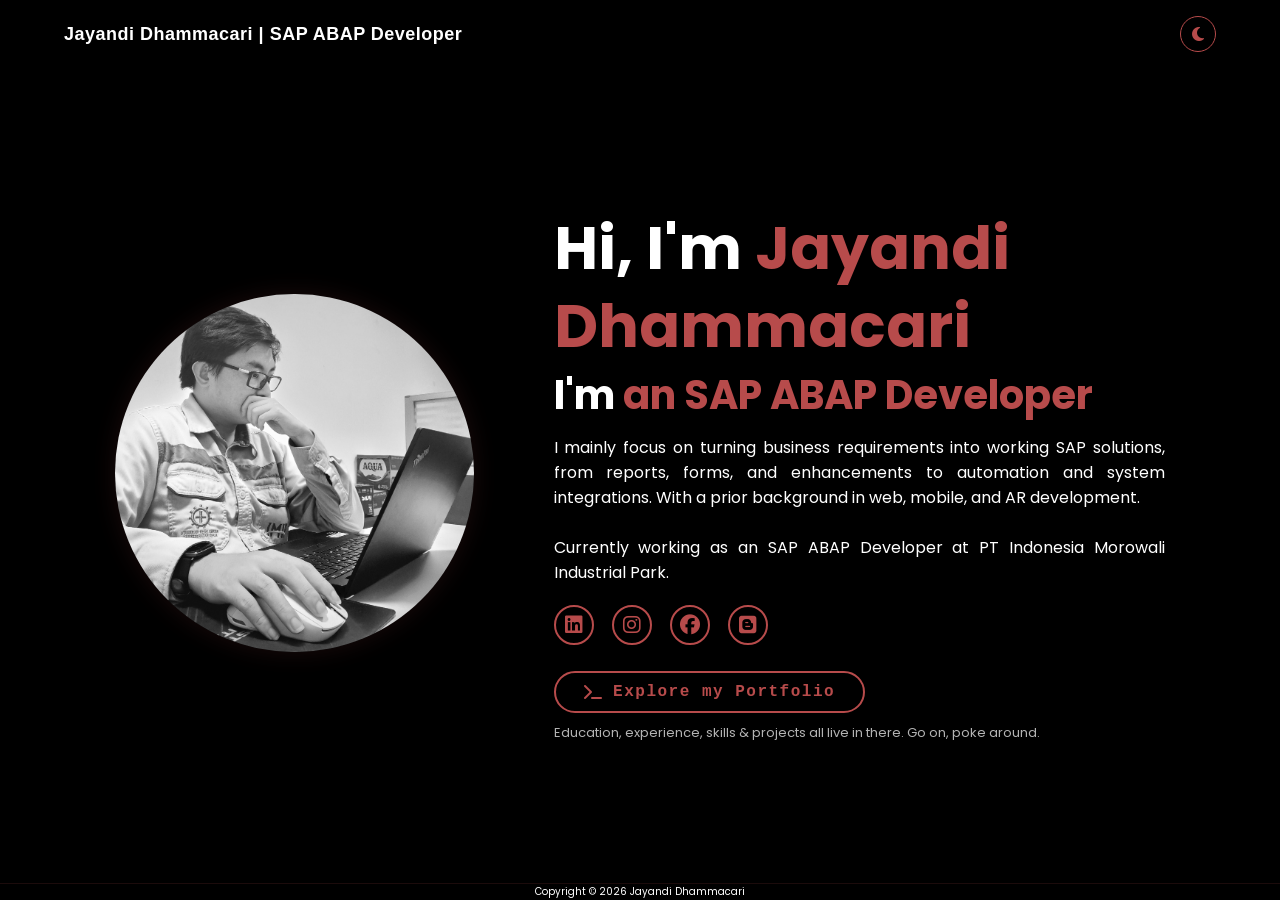
==== commit a46576fa: "Add meta description to index.html Added a meta description tag for SEO purposes." ====
--- a/index.html
+++ b/index.html
@@ -9,6 +9,7 @@
     <link rel="icon" type="image/png" href="Image/Icon_web.png">
 
     <title>Jayandi Dhammacari</title>
+    <meta name="description" content="Portfolio of Jayandi Dhammacari, an SAP ABAP Developer specializing in SAP S/4HANA, ALV, SmartForms, BAPI, BAdI, User Exit, and SAP integration.">
 </head>
 <body>
 
--- a/style.css
+++ b/style.css
@@ -1,4 +1,26 @@
 @import url('https://fonts.googleapis.com/css2?family=Poppins:wght@100;200;300;400;500;600&display=swap');
+
+:root{
+    --bg: #000000;
+    --bg-alt: #0d0d0d;
+    --panel: #161616;
+    --text: #ffffff;
+    --text-dim: #b3b3b3;
+    --accent: #b74b4b;
+    --accent-soft: rgba(183, 75, 75, 0.15);
+    --border: #b74b4b;
+}
+
+body.light-theme{
+    --bg: #ffffff;
+    --bg-alt: #ffffff;
+    --panel: #ffffff;
+    --text: #1a1414;
+    --text-dim: #5c5252;
+    --accent: #b74b4b;
+    --accent-soft: rgba(183, 75, 75, 0.1);
+    --border: #b74b4b;
+}
 
 *{
     margin: 0;
@@ -15,7 +37,6 @@
     scroll-behavior: smooth;
 }
 
-/* prevent any horizontal page scrolling */
 html, body {
     overflow-x: hidden;
 }
@@ -23,170 +44,89 @@
 body{
     width: 100%;
     height: 100vh;
-    overflow-x: hidden;
-    background-color: black;
-    color: white;
-}
-
+    background-color: var(--bg);
+    color: var(--text);
+    transition: background-color 0.4s ease, color 0.4s ease;
+}
+
+#site-view{
+    display: flex;
+    flex-direction: column;
+    height: 100vh;
+    overflow-y: auto;
+}
+
+span{
+    color: #b74b4b;
+}
+
+/* ===================== Header ===================== */
 header{
-    position: relative;
-    top: 0;
-    left: 0;
     width: 100%;
-    padding: 1rem 9%;
-    background-color: black;
-    filter: drop-shadow(10px);
+    padding: 1.6rem 5%;
+    background-color: var(--bg);
     display: flex;
     justify-content: space-between;
     align-items: center;
     z-index: 100;
 }
 
+.brand{
+    font-size: 1.8rem;
+    font-weight: 600;
+    letter-spacing: 0.05rem;
+    color: var(--text);
+}
+
+#theme-toggle{
+    background: transparent;
+    color: var(--accent);
+    border: 0.15rem solid var(--accent);
+    width: 3.6rem;
+    height: 3.6rem;
+    border-radius: 50%;
+    font-size: 1.6rem;
+    cursor: pointer;
+    display: flex;
+    align-items: center;
+    justify-content: center;
+    transition: 0.3s ease;
+}
+
+#theme-toggle:hover{
+    background-color: var(--accent);
+    color: var(--bg);
+    transform: rotate(20deg);
+}
+
+/* ===================== Footer ===================== */
 footer {
-    background-color: black;
-    color: white;
+    background-color: var(--bg);
+    color: var(--text);
     text-align: center;
-    padding: 1.5rem 0;
-    font-size: 1.5rem;
-    margin-top: 4rem;
-    border-top: 1px solid #b74b4b;
-  }
-
-nav {
-    position: fixed;
-    top: 0;
-    left: 0;
-    width: 100%;
-    z-index: 1000;
-    background-color: #161616;
-    display: flex;
-    justify-content: flex-end;
-    padding: 1rem 2rem;
-}
-
-nav a {
-    font-size: 2.2rem;
-    color: white;
-    margin-left: 2rem;
-    margin-right: 3rem;
-    font-weight: 500;
-    transition: 0.3s ease;
-    border-bottom: 3px solid transparent;
-}
-
-nav a:hover,
-nav a.active {
-    color: #b74b4b;
-    border-bottom: 3px solid #b74b4b;
-}
-
-@media (max-width: 995px) {
-    nav {
-        position: fixed;
-        display: none;
-        top: 0;
-        left: auto;
-        right: 0;
-        width: 40%;
-        border-left: 3px solid #b74b4b;
-        border-bottom: 3px solid #b74b4b;
-        border-bottom-left-radius: 2rem;
-        padding: 1rem solid;
-        background-color: #161616;
-        border-top: 0.1rem solid rgba(0,0,0,0.1);
-        z-index: 1000;
-    }
-
-    nav.active {
-        display: block;
-    }
-
-    nav a {
-        display: block;
-        font-size: 2rem;
-        margin: 3rem 0;
-        margin-left: 0;
-    }
-
-    nav a:hover,
-    nav a.active {
-        padding: 1rem;
-        border-radius: 0.5rem;
-        border-bottom: 0.5rem solid #b74b4b;
-    }
-}
-
-#menu-icon {
-    font-size: 2.5rem;
-    color: white;
-    cursor: pointer;
-    display: none;
-    left: auto;
-}
-  
-@media (max-width: 995px) {
-    #menu-icon {
-        display: block;
-        position: fixed;
-        right: 2rem;
-        top: 1.5rem;
-        z-index: 1001;
-    }
-    
-    #menu-icon.active::before {
-        font-family: "Font Awesome 6 Free";
-        font-weight: 900;
-    }
-}
-  
-
-section{
-    min-height: 50vh;
-    padding: 5rem 9% 5rem;
-}
-
-/* Add consistent horizontal padding for specific sections */
-.home,
-.about,
-.about-section {
-    padding-left: 9%;
-    padding-right: 9%;
-}
-
+    padding: 1 rem 0;
+    font-size: 1 rem;
+    border-top: 1px solid var(--accent-soft);
+}
+
+/* ===================== Home ===================== */
 .home{
     display: flex;
     justify-content: center;
     align-items: center;
     gap: 8rem;
-    background-color: black;
-    min-height: 100vh;
-}
-
-.education{
-    display: flex;
-    /*justify-content: center;*/
-    align-items: justify;
-    background-color: black;
-}
-
-.experience{
-    display: flex;
-    align-items: justify;
-    gap: 8rem;
-    background-color: black;
-}
-
-.project{
-    display: flex;
-    flex-direction: column;
-    gap: 8rem;
-    background-color: black;
+    background-color: var(--bg);
+    flex: 1 0 auto;
+    padding: 5rem 9%;
+}
+
+header, footer{
+    flex-shrink: 0;
 }
 
 .justify{
     text-align: justify;
 }
-  
 
 .home .home-content h1{
     font-size: 6rem;
@@ -194,10 +134,6 @@
     line-height: 1.3;
 }
 
-span{
-    color: #b74b4b;
-}
-
 .home-content h3{
     font-size: 4rem;
     margin-bottom: 1rem;
@@ -206,300 +142,28 @@
 
 .home-content p{
     font-size: 1.6rem;
+    color: var(--text);
 }
 
 .home-img{
     border-radius: 50%;
     aspect-ratio: 1 / 1;
+    flex-shrink: 0;
 }
 
 .home-img img{
     position: relative;
     width: 28vw;
+    max-width: 38rem;
     border-radius: 50%;
-    box-shadow: 0 0 25px solid #b74b4b;
+    box-shadow: 0 0 25px var(--accent-soft);
     cursor: pointer;
     transition: 0.2s linear;
     object-fit: cover;
 }
 
-.home-img img:hover{
-    font-size: 1.8rem;
-    font-weight: 500;
-}
-
-.edu-img{
-    display: flex;
-    align-items: flex-start;
-    gap: 2rem;
-    margin-top: 1rem;
-}
-
-.edu-img img{
-    width: 20vw;
-    min-width: 60px;
-    border-radius: 50%;
-    cursor: pointer;
-    transition: 0.2s linear;
-    object-fit: cover;
-}
-
-.education-content h1{
-    font-size: 4rem;
-    margin-bottom: 1rem;
-    font-weight: 700;
-    margin-top: 20px;
-}
-
-.education-content h3{
-    font-size: 4rem;
-    margin-bottom: 1rem;
-    font-weight: 700;
-}
-
-.education-content p{
-    font-size: 1.6rem;
-}
-
-.edu-text h3 {
-    font-size: 4rem;
-    margin-bottom: 1rem;
-    font-weight: 700;
-}
-
-.edu-text p {
-    font-size: 1.6rem;
-    text-align: justify;
-}
-
-
-.exp-img{
-    display: flex;
-    align-items: flex-start;
-    gap: 2rem;
-    margin-top: 1rem;
-}
-
-.exp-img img{
-    width: 7vw;
-    min-width: 60px;
-    cursor: pointer;
-    transition: 0.2s linear;
-    object-fit: cover;
-    margin-top: 17px;
-}
-
-.exp-content h1{
-    font-size: 4rem;
-    margin-bottom: 1rem;
-    font-weight: 700;
-}
-
-.exp-content h3{
-    font-size: 4rem;
-    margin-bottom: 1rem;
-    font-weight: 700;
-}
-
-.exp-content p{
-    font-size: 1.6rem;
-}
-
-.exp-text h3 {
-    font-size: 4rem;
-    margin-bottom: 1rem;
-    font-weight: 700;
-}
-
-.exp-text p {
-    font-size: 1.6rem;
-    text-align: justify;
-}
-
-.prj-img{
-    display: flex;
-    align-items: flex-start;
-    gap: 2rem;
-    margin-top: 1rem;
-}
-
-.prj-img img{
-    width: 4vw;
-    min-width: 60px;
-    cursor: pointer;
-    transition: 0.2s linear;
-    object-fit: cover;
-    margin-top: 17px;
-}
-
-.prj-content h1{
-    font-size: 4rem;
-    margin-bottom: 1rem;
-    font-weight: 700;
-}
-
-.prj-content h3{
-    font-size: 4rem;
-    margin-bottom: 1rem;
-    font-weight: 700;
-}
-
-.prj-content p{
-    font-size: 1.6rem;
-}
-
-.prj-text h3 {
-    font-size: 4rem;
-    margin-bottom: 1rem;
-    font-weight: 700;
-}
-
-.prj-text p {
-    font-size: 1.6rem;
-    text-align: justify;
-}
-
-/* Carousel styles for project section */
-.project-carousel{
-    position: relative;
-    max-width: 100rem;
-    width: 90%;
-    margin: 2rem auto; /* center horizontally */
-    display: block;
-    align-self: center;
-}
-.carousel-track-container{
-    overflow: hidden;
-    border-radius: 1rem;
-    box-shadow: 0 0 25px #b74b4b;
-    width: 100%;
-    margin: 0 auto;
-}
-.carousel-track{
-    display: flex;
-    transition: transform 0.5s ease-in-out;
-    list-style: none;
-    padding: 0;
-    margin: 0;
-}
-.carousel-slide{
-    min-width: 100%;
-    user-select: none;
-    position: relative;
-}
-.carousel-slide img{
-    width: 100%;
-    height: 48rem; /* increased rectangle height */
-    object-fit: cover;
-    display: block;
-}
-
-.carousel-caption{
-    position: absolute;
-    left: 0;
-    right: 0;
-    bottom: 0;
-    padding: 1rem 1.4rem;
-    color: white;
-    text-align: center;
-    font-size: 1.8rem;
-    background: linear-gradient(180deg, rgba(0,0,0,0) 0%, rgba(0,0,0,0.55) 60%, rgba(0,0,0,0.7) 100%);
-}
-
-.carousel-caption a{
-    color: inherit;
-    text-decoration: none;
-    display: inline-block;
-    padding: 0.2rem 0.6rem;
-}
-.carousel-caption a:hover{
-    text-decoration: underline;
-    color: #ffd700;
-}
-.carousel-btn{
-    position: absolute;
-    top: 50%;
-    transform: translateY(-50%);
-    background-color: rgba(0,0,0,0.5);
-    color: #b74b4b;
-    border: 0.2rem solid #b74b4b;
-    width: 4rem;
-    height: 4rem;
-    border-radius: 50%;
-    cursor: pointer;
-    z-index: 10;
-    display:flex;
-    align-items:center;
-    justify-content:center;
-}
-.carousel-btn.prev{ left: 1rem; }
-.carousel-btn.next{ right: 1rem; }
-.carousel-btn:hover{ transform: translateY(-50%) scale(1.05); background-color: #b74b4b; color: black; }
-.carousel-nav{
-    display:flex;
-    justify-content:center;
-    gap:1rem;
-    margin-top:1rem;
-}
-.carousel-indicator{
-    width:1.2rem;
-    height:1.2rem;
-    border-radius:50%;
-    background:transparent;
-    border: 0.2rem solid #b74b4b;
-    cursor:pointer;
-}
-.carousel-indicator.current{ background:#b74b4b; }
-
-@media(max-width:995px){
-    .carousel-slide img{ height: 70vw; }
-}
-
-.social-icons a{
-    display: inline-flex;
-    justify-content: center;
-    align-items: center;
-    width: 4rem;
-    height: 4rem;
-    background-color: transparent;
-    border: 0.2rem solid #b74b4b;
-    font-size: 2rem;
-    border-radius: 50%;
-    margin: 3rem 1.5rem 3rem 0;
-    transition: 0.3s ease;
-    color: #b74b4b;
-}
-
-.social-icons a:hover{
-    color: black;
-    transform: scale(1.3) translateY(-5px);
-    background-color: #b74b4b;
-    box-shadow: 0  0 25px #b74b4b;
-}
-
-.btn{
-    display: inline-block;
-    padding: 1rem 2.8rem;
-    background-color: black;
-    border-radius: 4rem;
-    font-size: 1.6rem;
-    color: #b74b4b;
-    letter-spacing: 0.3rem;
-    font-weight: 600;
-    border: 2px solid #b74b4b;
-    transition: 0.3s ease;
-    cursor: pointer;
-}
-
-.btn:hover{
-    transform: scale3d(1.03);
-    background-color: #b74b4b;
-    color: black;
-    box-shadow: 0 0 25px #b74b4b;
-}
-
 .typing-text{
-    font-size: 34px;
+    font-size: 30px;
     font-weight: 600;
     min-width: 280px;
     max-width: 100%;
@@ -511,26 +175,69 @@
 }
 
 .typing-text span::before{
-    content: "ABAP Developer";
-    color: #b74b4b;
-    animation: words 2s infinite;
-}
-
-.judul-header{
-    font-size: 34px;
-    color: #b74b4b;
-}
-
-@keyframes cursor{
-    to{
-        border-left: 3px solid #b74b4b;
-    }
-}
-
-@keyframes words{
-    0%, 100%{
-        content: "an SAP ABAP Developer";
-    }
+    content: "an SAP ABAP Developer";
+    color: var(--accent);
+}
+
+.social-icons{
+    margin-top: 1rem;
+}
+
+.social-icons a{
+    display: inline-flex;
+    justify-content: center;
+    align-items: center;
+    width: 4rem;
+    height: 4rem;
+    background-color: transparent;
+    border: 0.2rem solid var(--accent);
+    font-size: 2rem;
+    border-radius: 50%;
+    margin: 1rem 1.5rem 1rem 0;
+    transition: 0.3s ease;
+    color: var(--accent);
+}
+
+.social-icons a:hover{
+    color: var(--bg);
+    transform: scale(1.3) translateY(-5px);
+    background-color: var(--accent);
+    box-shadow: 0 0 25px var(--accent-soft);
+}
+
+.btn{
+    display: inline-block;
+    padding: 1rem 2.8rem;
+    background-color: var(--bg);
+    border-radius: 4rem;
+    font-size: 1.6rem;
+    color: var(--accent);
+    letter-spacing: 0.15rem;
+    font-weight: 600;
+    border: 2px solid var(--accent);
+    transition: 0.3s ease;
+    cursor: pointer;
+}
+
+.btn:hover{
+    transform: scale(1.03);
+    background-color: var(--accent);
+    color: var(--bg);
+    box-shadow: 0 0 25px var(--accent-soft);
+}
+
+.terminal-cta{
+    margin-top: 1.6rem;
+    font-family: 'Courier New', monospace;
+    display: inline-flex;
+    align-items: center;
+    gap: 1rem;
+}
+
+.terminal-cta-hint{
+    margin-top: 1rem;
+    font-size: 1.3rem !important;
+    color: var(--text-dim) !important;
 }
 
 @media (max-width: 1000px){
@@ -542,39 +249,759 @@
 @media (max-width: 995px) {
     .home {
         flex-direction: column;
-        align-items: justify;
-        text-align: justify;
-    }
-
-    .home-content h1 {
-        font-size: 0.5 rem; 
-        line-height: 1.2;
+        align-items: center;
+        text-align: center;
+        gap: 1.6rem;
+        padding: 2.4rem 6%;
+    }
+
+    .home .home-content h1 {
+        font-size: 2.6rem;
+        line-height: 1.25;
         word-wrap: break-word;
-        margin: 1 rem 0;
     }
 
     .home .home-content h3 {
-        font-size: 0.5 rem;
-        margin: 0.5rem 0.5 rem;
-    }
-
-    .home .home-content,
-    .about .about-content,
-    .about-section .about-content {
-        padding: 0 0.4 rem;
-        margin: 0;
+        font-size: 1.8rem;
+        margin: 0.6rem 0;
+    }
+
+    .home-content{
         width: 100%;
         box-sizing: border-box;
     }
 
     .home-img img {
-        width: 60vw;
-        max-width: 300px;
-        margin-top: 2rem;
+        width: 40vw;
+        max-width: 180px;
     }
 
     .home-content p {
+        font-size: 1.4rem;
+        line-height: 1.45;
+    }
+
+    .social-icons{
+        display: flex;
+        justify-content: center;
+        flex-wrap: wrap;
+        margin-top: 0.4rem;
+    }
+
+    .social-icons a{
+        width: 3.4rem;
+        height: 3.4rem;
+        margin: 0.6rem 0.8rem 0.6rem 0;
+        font-size: 1.6rem;
+    }
+
+    .terminal-cta{
+        margin-top: 1rem;
+    }
+}
+
+@media (max-width: 480px){
+    .home .home-content h1{
+        font-size: 2.1rem;
+    }
+
+    .home .home-content h3{
         font-size: 1.5rem;
-        line-height: 1.5;
-    }
-}
+    }
+
+    .home-content p{
+        font-size: 1.3rem;
+    }
+
+    .home-img img{
+        width: 32vw;
+        max-width: 130px;
+    }
+}
+
+/* ===================== Full-page Terminal ===================== */
+#terminal-view{
+    display: none;
+    position: fixed;
+    inset: 0;
+    z-index: 2000;
+    background: #0a0a0a;
+    padding: 2rem;
+    flex-direction: column;
+}
+
+body.terminal-mode #site-view{
+    display: none;
+}
+
+body.terminal-mode #terminal-view{
+    display: flex;
+}
+
+body.terminal-mode{
+    overflow: hidden;
+}
+
+.terminal-window{
+    max-width: 110rem;
+    width: 100%;
+    height: 100%;
+    margin: 0 auto;
+    border-radius: 1rem;
+    overflow: hidden;
+    box-shadow: 0 0 40px var(--accent-soft);
+    border: 1px solid var(--accent-soft);
+    background: #0a0a0a;
+    display: flex;
+    flex-direction: column;
+}
+
+.terminal-titlebar{
+    background: var(--panel);
+    padding: 1rem 1.4rem;
+    display: flex;
+    align-items: center;
+    gap: 0.6rem;
+    border-bottom: 1px solid rgba(183,75,75,0.2);
+    flex-shrink: 0;
+}
+
+.terminal-titlebar .dot{
+    width: 1.1rem;
+    height: 1.1rem;
+    border-radius: 50%;
+    display: inline-block;
+}
+.dot.red{ background: #ff5f56; }
+.dot.yellow{ background: #ffbd2e; }
+.dot.green{ background: #27c93f; }
+
+.terminal-title{
+    margin-left: 1rem;
+    font-size: 1.3rem;
+    color: var(--text-dim);
+    font-family: 'Courier New', monospace;
+}
+
+.terminal-back-btn{
+    margin-left: auto;
+    background: transparent;
+    color: var(--text-dim);
+    border: 1px solid var(--accent-soft);
+    border-radius: 2rem;
+    padding: 0.5rem 1.4rem;
+    font-size: 1.3rem;
+    font-family: 'Courier New', monospace;
+    cursor: pointer;
+    transition: 0.25s ease;
+    display: flex;
+    align-items: center;
+    gap: 0.6rem;
+}
+
+.terminal-back-btn:hover{
+    background: var(--accent);
+    color: var(--bg);
+    border-color: var(--accent);
+}
+
+.terminal-body{
+    flex: 1;
+    overflow-y: auto;
+    padding: 1.8rem;
+    font-family: 'Courier New', monospace;
+    font-size: 1.5rem;
+    color: #d6d6d6;
+    background: #0a0a0a;
+}
+
+.terminal-body::-webkit-scrollbar{ width: 0.8rem; }
+.terminal-body::-webkit-scrollbar-thumb{ background: var(--accent); border-radius: 1rem; }
+.terminal-body::-webkit-scrollbar-track{ background: transparent; }
+
+@keyframes term-line-in{
+    from{ opacity: 0; transform: translateY(8px); }
+    to{ opacity: 1; transform: translateY(0); }
+}
+
+.terminal-line{
+    margin-bottom: 1rem;
+    line-height: 1.55;
+    word-break: break-word;
+    animation: term-line-in 0.3s ease both;
+}
+
+p.terminal-line{
+    white-space: pre-wrap;
+}
+
+.terminal-line.echoed{
+    color: var(--accent);
+    margin-top: 2.2rem;
+}
+
+.terminal-line.echoed:first-child{
+    margin-top: 0;
+}
+
+.terminal-line.error{
+    color: #ff6b6b;
+}
+
+.term-cmd{
+    color: var(--accent);
+    font-weight: 600;
+}
+
+.terminal-body a{
+    color: var(--accent);
+    text-decoration: underline;
+    text-underline-offset: 0.2rem;
+    transition: 0.2s ease;
+}
+
+.terminal-body a:hover{
+    opacity: 0.75;
+}
+
+/* rich content blocks printed inside the terminal (logos, galleries) */
+.term-media{
+    display: flex;
+    align-items: flex-start;
+    gap: 1.2rem;
+    margin-bottom: 1rem;
+    flex-wrap: wrap;
+}
+
+.term-thumb{
+    width: 7rem;
+    height: 7rem;
+    object-fit: contain;
+    background: #141414;
+    border: 1px solid var(--accent-soft);
+    border-radius: 0.8rem;
+    padding: 0.6rem;
+    flex-shrink: 0;
+}
+
+.term-media-text{
+    font-size: 1.4rem;
+    line-height: 1.6;
+    color: #d6d6d6;
+}
+
+.term-list{
+    list-style: none;
+    margin: 0.8rem 0 0;
+    padding-left: 1.6rem;
+}
+
+.term-list li{
+    position: relative;
+    margin-bottom: 0.9rem;
+    line-height: 1.55;
+}
+
+.term-list li::before{
+    content: "-";
+    position: absolute;
+    left: -1.5rem;
+    color: var(--accent);
+}
+
+/* ---- help command: fixed-width grid so descriptions always align ---- */
+.term-help-title{
+    color: #d6d6d6;
+    margin-bottom: 1rem;
+}
+
+.term-help-tip{
+    color: var(--text-dim);
+    font-size: 1.2rem;
+    opacity: 0.75;
+}
+
+.term-help-row{
+    display: grid;
+    grid-template-columns: 13rem 1fr;
+    gap: 1rem;
+    margin-bottom: 0.7rem;
+}
+
+.term-help-cmd{
+    color: var(--accent);
+    font-weight: 600;
+}
+
+.term-help-desc{
+    color: #d6d6d6;
+}
+
+@media (max-width: 995px){
+    .term-help-row{
+        grid-template-columns: 1fr;
+        gap: 0.2rem;
+        margin-bottom: 1.2rem;
+    }
+}
+
+/* ---- tech stack: SAP featured tier + secondary logo grid ---- */
+.term-tech-tier-label{
+    font-size: 1.2rem;
+    letter-spacing: 0.05rem;
+    text-transform: uppercase;
+    color: var(--accent);
+    margin-bottom: 1rem;
+    font-weight: 600;
+}
+
+.term-tech-tier-secondary{
+    color: var(--text-dim);
+    margin-top: 2rem;
+}
+
+.term-sap-feature{
+    display: flex;
+    align-items: flex-start;
+    gap: 1.6rem;
+    background: #141414;
+    border: 1px solid var(--accent-soft);
+    border-radius: 1rem;
+    padding: 1.6rem;
+    margin-bottom: 0.4rem;
+}
+
+.term-sap-logo{
+    flex-shrink: 0;
+    width: 7rem;
+    height: 7rem;
+    border-radius: 0.8rem;
+    background: #ffffff;
+    border: 1px solid var(--accent-soft);
+    display: flex;
+    align-items: center;
+    justify-content: center;
+    padding: 1.1rem;
+}
+
+.term-sap-logo img{
+    width: 100%;
+    height: 100%;
+    object-fit: contain;
+}
+
+.term-sap-pills{
+    display: flex;
+    flex-wrap: wrap;
+    gap: 0.7rem;
+    margin-top: 1rem;
+}
+
+.term-sap-pill{
+    font-size: 1.2rem;
+    color: var(--accent);
+    border: 1px solid var(--accent-soft);
+    border-radius: 2rem;
+    padding: 0.4rem 1rem;
+    background: rgba(183,75,75,0.08);
+}
+
+.term-tech-grid{
+    display: grid;
+    grid-template-columns: repeat(auto-fill, minmax(9rem, 1fr));
+    gap: 1.4rem;
+}
+
+.term-tech-item{
+    display: flex;
+    flex-direction: column;
+    align-items: center;
+    gap: 0.7rem;
+    text-align: center;
+}
+
+.term-tech-icon-wrap{
+    position: relative;
+    width: 4.4rem;
+    height: 4.4rem;
+    background: #141414;
+    border: 1px solid var(--accent-soft);
+    border-radius: 0.8rem;
+    display: flex;
+    align-items: center;
+    justify-content: center;
+    padding: 0.8rem;
+}
+
+.term-tech-icon{
+    width: 100%;
+    height: 100%;
+    object-fit: contain;
+}
+
+.term-tech-fallback{
+    display: none;
+    position: absolute;
+    inset: 0;
+    align-items: center;
+    justify-content: center;
+    font-size: 1.1rem;
+    font-weight: 700;
+    color: #fff;
+    background: var(--accent);
+    border-radius: 0.7rem;
+}
+
+.term-tech-name{
+    font-size: 1.2rem;
+    color: #d6d6d6;
+}
+
+@media (max-width: 995px){
+    .term-sap-feature{ flex-direction: column; align-items: flex-start; }
+    .term-tech-grid{ grid-template-columns: repeat(auto-fill, minmax(7rem, 1fr)); }
+}
+
+/* ---- blog command ---- */
+.term-blog-list{
+    display: flex;
+    flex-direction: column;
+    gap: 0.9rem;
+}
+
+.term-blog-row{
+    display: flex;
+    align-items: center;
+    gap: 1rem;
+    color: #d6d6d6;
+    font-size: 1.35rem;
+    text-decoration: none;
+    border: 1px solid var(--accent-soft);
+    border-radius: 0.7rem;
+    padding: 1rem 1.2rem;
+    transition: 0.2s ease;
+}
+
+.term-blog-row:hover{
+    border-color: var(--accent);
+    background: rgba(183,75,75,0.08);
+}
+
+.term-blog-row i{
+    color: var(--accent);
+    font-size: 1.1rem;
+    flex-shrink: 0;
+}
+
+.term-gallery{
+    display: grid;
+    grid-template-columns: repeat(auto-fill, minmax(18rem, 1fr));
+    gap: 1.4rem;
+    margin-bottom: 1.4rem;
+}
+
+.term-gallery-item{
+    display: block;
+    background: #141414;
+    border: 1px solid var(--accent-soft);
+    border-radius: 0.8rem;
+    overflow: hidden;
+    transition: 0.25s ease;
+    animation: term-line-in 0.3s ease both;
+}
+
+.term-gallery-item:nth-child(1){ animation-delay: 0.03s; }
+.term-gallery-item:nth-child(2){ animation-delay: 0.09s; }
+.term-gallery-item:nth-child(3){ animation-delay: 0.15s; }
+.term-gallery-item:nth-child(4){ animation-delay: 0.21s; }
+.term-gallery-item:nth-child(5){ animation-delay: 0.27s; }
+.term-gallery-item:nth-child(6){ animation-delay: 0.33s; }
+
+.term-gallery-item:hover{
+    border-color: var(--accent);
+    transform: translateY(-3px);
+}
+
+.term-gallery-item img{
+    width: 100%;
+    height: 12rem;
+    object-fit: cover;
+    display: block;
+}
+
+.term-gallery-caption{
+    padding: 0.8rem 1rem;
+    font-size: 1.2rem;
+    color: #d6d6d6;
+    line-height: 1.4;
+}
+
+.term-gallery-caption .term-num{
+    color: var(--accent);
+    font-weight: 700;
+    margin-right: 0.4rem;
+}
+
+.term-single-project img{
+    max-width: 100%;
+    border-radius: 0.8rem;
+    border: 1px solid var(--accent-soft);
+    margin-bottom: 1rem;
+    display: block;
+}
+
+.term-contact{
+    display: flex;
+    flex-direction: column;
+    gap: 1.4rem;
+    margin-top: 0.6rem;
+}
+
+.term-contact-row{
+    display: flex;
+    align-items: center;
+    gap: 1.4rem;
+}
+
+.term-contact-row i{
+    width: 4rem;
+    height: 4rem;
+    flex-shrink: 0;
+    display: flex;
+    align-items: center;
+    justify-content: center;
+    font-size: 1.9rem;
+    color: var(--accent);
+    background: #141414;
+    border: 1px solid var(--accent-soft);
+    border-radius: 50%;
+}
+
+.term-contact-text{
+    display: flex;
+    flex-direction: column;
+    gap: 0.2rem;
+}
+
+.term-contact-text strong{
+    color: #d6d6d6;
+    font-size: 1.4rem;
+    font-weight: 600;
+}
+
+.term-contact-text a{
+    font-size: 1.3rem;
+}
+
+.terminal-input-row{
+    display: flex;
+    align-items: center;
+    gap: 1rem;
+    padding: 1.2rem 1.8rem;
+    background: #0a0a0a;
+    border-top: 1px solid rgba(183,75,75,0.2);
+    flex-shrink: 0;
+}
+
+.terminal-prompt{
+    font-family: 'Courier New', monospace;
+    color: var(--accent);
+    font-size: 1.5rem;
+    white-space: nowrap;
+}
+
+.terminal-input-wrap{
+    position: relative;
+    flex: 1;
+    min-width: 0;
+}
+
+.terminal-ghost{
+    position: absolute;
+    inset: 0;
+    display: flex;
+    align-items: center;
+    font-family: 'Courier New', monospace;
+    font-size: 1.5rem;
+    white-space: pre;
+    pointer-events: none;
+    overflow: hidden;
+}
+
+.terminal-ghost .ghost-typed{
+    color: transparent;
+}
+
+.terminal-ghost .ghost-rest{
+    color: var(--text-dim);
+    opacity: 0.55;
+}
+
+#terminal-input{
+    position: relative;
+    display: block;
+    width: 100%;
+    background: transparent;
+    color: #f1f1f1;
+    font-family: 'Courier New', monospace;
+    font-size: 1.5rem;
+    caret-color: var(--accent);
+}
+
+.terminal-tab-hint{
+    font-family: 'Courier New', monospace;
+    font-size: 1.1rem;
+    color: var(--text-dim);
+    opacity: 0;
+    white-space: nowrap;
+    transition: opacity 0.15s ease;
+    border: 1px solid var(--accent-soft);
+    border-radius: 0.4rem;
+    padding: 0.2rem 0.6rem;
+    flex-shrink: 0;
+}
+
+.terminal-tab-hint.visible{
+    opacity: 0.8;
+}
+
+@media (max-width: 995px){
+    .terminal-tab-hint{ display: none; }
+}
+
+.terminal-suggestions{
+    display: flex;
+    flex-wrap: wrap;
+    gap: 1rem;
+    padding: 1.4rem 1.8rem;
+    background: var(--panel);
+    border-top: 1px solid rgba(183,75,75,0.15);
+    flex-shrink: 0;
+}
+
+.terminal-suggestions button{
+    background: transparent;
+    border: 1px solid var(--accent);
+    color: var(--accent);
+    font-family: 'Courier New', monospace;
+    font-size: 1.3rem;
+    padding: 0.6rem 1.2rem;
+    border-radius: 2rem;
+    cursor: pointer;
+    transition: 0.25s ease;
+}
+
+.terminal-suggestions button:hover{
+    background: var(--accent);
+    color: var(--bg);
+}
+
+@media (max-width: 995px){
+    #terminal-view{ padding: 0; }
+    .terminal-window{ border-radius: 0; }
+    .terminal-body{ font-size: 1.3rem; }
+    .terminal-back-btn span{ display: none; }
+    .term-thumb{ width: 5.4rem; height: 5.4rem; }
+}
+
+.term-certificate-btn {
+  margin-top: 0.5rem;
+  padding: 0.4rem 0.75rem;
+  border: 1px solid var(--accent);
+  border-radius: 4px;
+  background: transparent;
+  color: var(--accent);
+  font-family: inherit;
+  font-size: 0.9rem;
+  cursor: pointer;
+  transition: all 0.2s ease;
+}
+
+.term-certificate-btn:hover {
+  background: var(--accent);
+  color: #000;
+}
+
+.certificate-modal {
+  position: fixed;
+  inset: 0;
+  z-index: 9999;
+
+  display: flex;
+  align-items: center;
+  justify-content: center;
+
+  padding: 2rem;
+
+  background: rgba(0, 0, 0, 0.85);
+
+  animation: certificateFadeIn 0.2s ease;
+}
+
+.certificate-modal-content {
+  position: relative;
+
+  max-width: min(90vw, 1000px);
+  max-height: 90vh;
+
+  animation: certificateZoomIn 0.2s ease;
+}
+
+.certificate-modal-content img {
+  display: block;
+
+  max-width: 100%;
+  max-height: 90vh;
+
+  object-fit: contain;
+
+  border-radius: 4px;
+  box-shadow: 0 20px 60px rgba(0, 0, 0, 0.5);
+}
+
+.certificate-modal-close {
+  position: absolute;
+
+  top: -45px;
+  right: 0;
+
+  width: 36px;
+  height: 36px;
+
+  border: none;
+  background: transparent;
+
+  color: #fff;
+  font-size: 2rem;
+  line-height: 1;
+
+  cursor: pointer;
+
+  transition: opacity 0.2s ease;
+}
+
+.certificate-modal-close:hover {
+  opacity: 0.7;
+}
+
+@keyframes certificateFadeIn {
+  from {
+    opacity: 0;
+  }
+
+  to {
+    opacity: 1;
+  }
+}
+
+@keyframes certificateZoomIn {
+  from {
+    opacity: 0;
+    transform: scale(0.95);
+  }
+
+  to {
+    opacity: 1;
+    transform: scale(1);
+  }
+}
